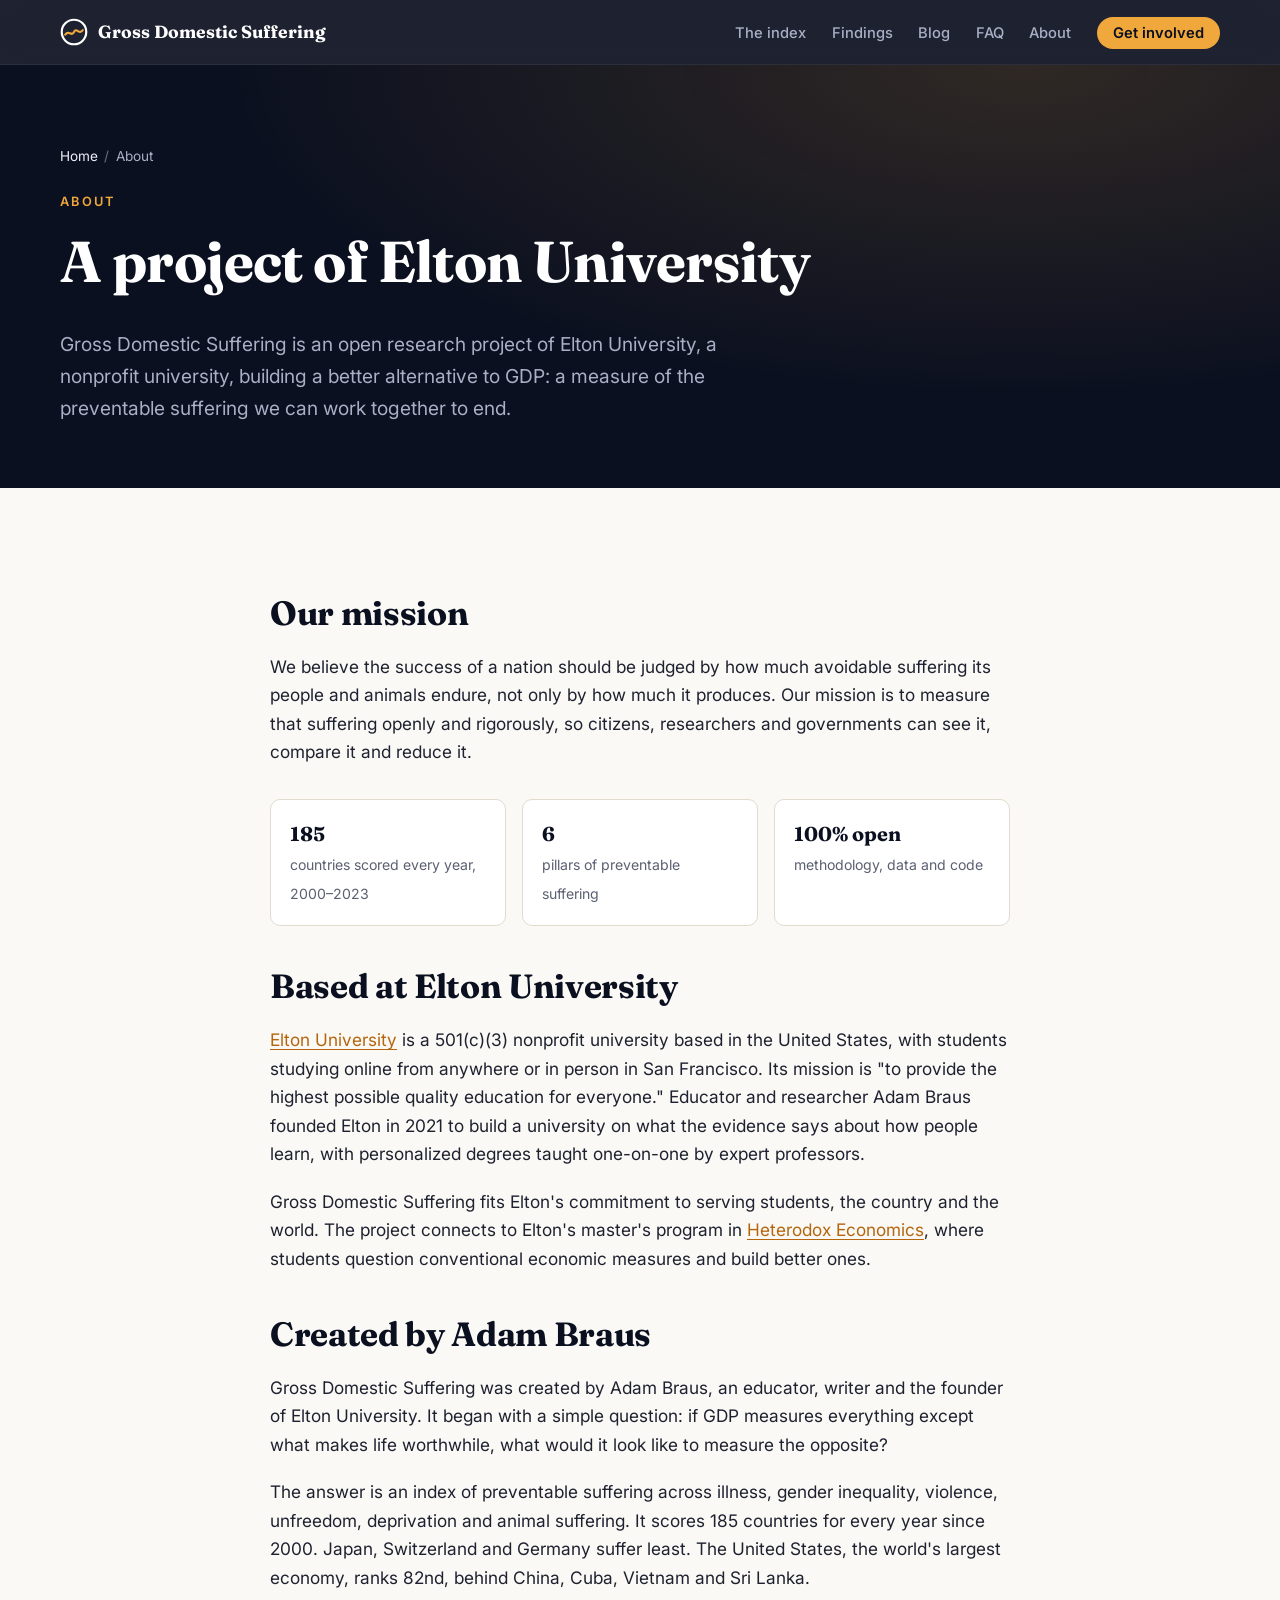
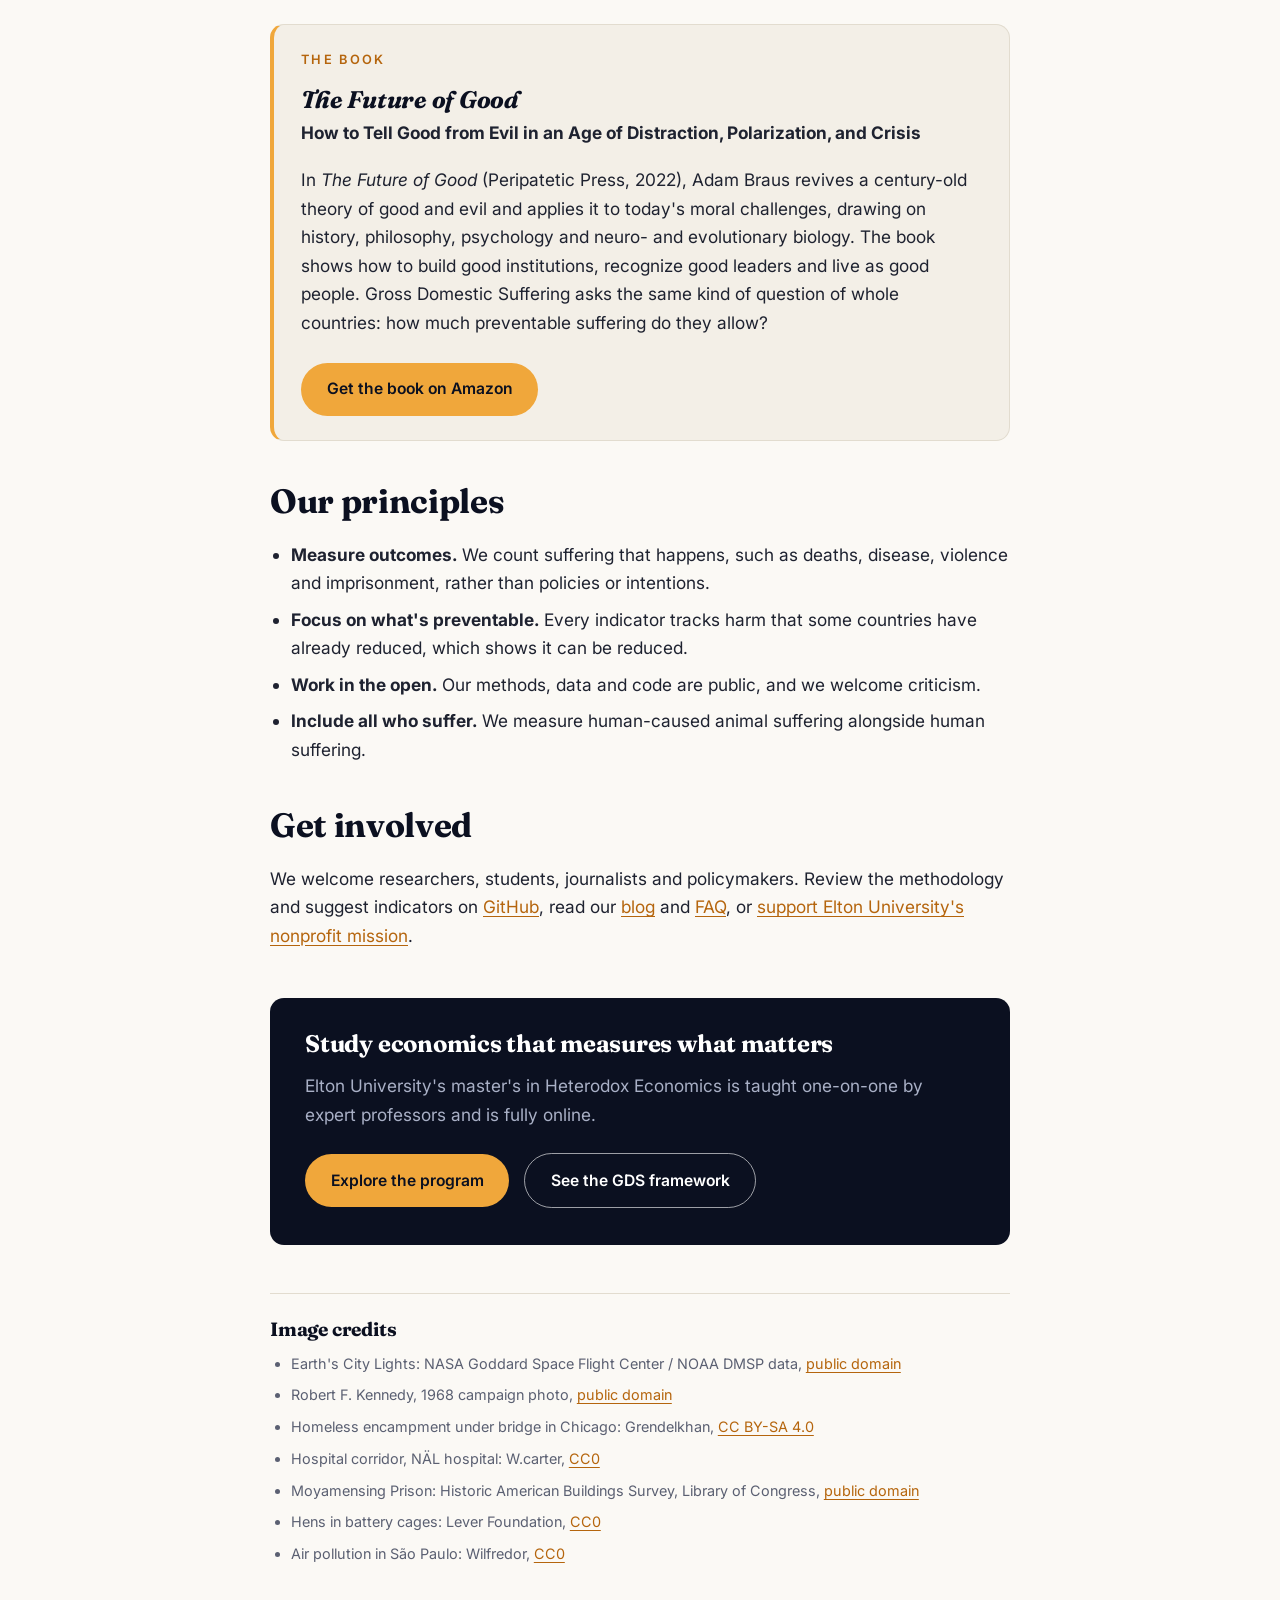
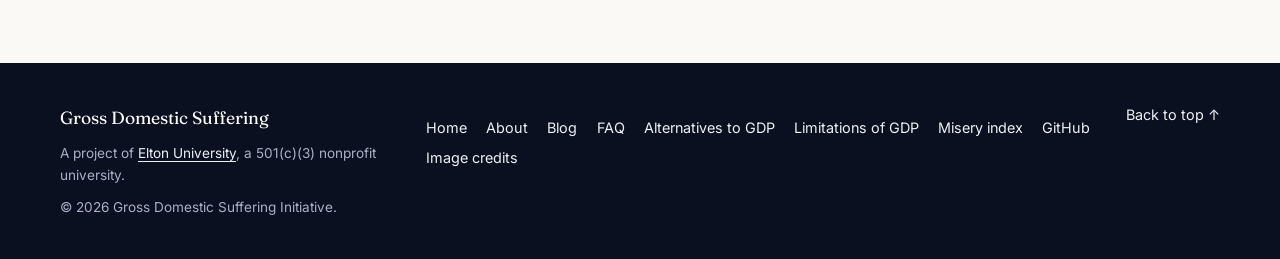
==== about/index.html @ 997e2b4d "Redesign site, add GDS index pipeline, blog, FAQ and about pages - Redesigned homepage with images, " ====
<!DOCTYPE html>
<html lang="en">
<head>
    <meta charset="UTF-8">
    <meta name="viewport" content="width=device-width, initial-scale=1">
    <title>About GDS: A Project of Elton University</title>
    <meta name="description" content="Gross Domestic Suffering, created by Adam Braus, author of The Future of Good, is an open project of Elton University measuring preventable suffering as an alternative to GDP.">
    <link rel="canonical" href="https://grossdomesticsuffering.org/about/">
    <meta name="robots" content="index, follow, max-image-preview:large">
    <meta name="theme-color" content="#0b1020">

    <meta property="og:type" content="website">
    <meta property="og:site_name" content="Gross Domestic Suffering">
    <meta property="og:title" content="About GDS: A Project of Elton University">
    <meta property="og:description" content="Gross Domestic Suffering, created by Adam Braus, author of The Future of Good, is an open project of Elton University measuring preventable suffering as an alternative to GDP.">
    <meta property="og:url" content="https://grossdomesticsuffering.org/about/">
    <meta property="og:image" content="https://grossdomesticsuffering.org/images/og-image.jpg">
    <meta property="og:image:width" content="1200">
    <meta property="og:image:height" content="630">
    <meta name="twitter:card" content="summary_large_image">
    <meta name="twitter:title" content="About GDS: A Project of Elton University">
    <meta name="twitter:description" content="Gross Domestic Suffering, created by Adam Braus, author of The Future of Good, is an open project of Elton University measuring preventable suffering as an alternative to GDP.">
    <meta name="twitter:image" content="https://grossdomesticsuffering.org/images/og-image.jpg">

    <link rel="icon" href="/favicon.svg" type="image/svg+xml">
    <link rel="preconnect" href="https://fonts.googleapis.com">
    <link rel="preconnect" href="https://fonts.gstatic.com" crossorigin>
    <link href="https://fonts.googleapis.com/css2?family=Fraunces:opsz,wght@9..144,500;9..144,700&family=Inter:wght@400;500;600;700&display=swap" rel="stylesheet">
    <link href="/styles.css" rel="stylesheet">

    <script type="application/ld+json">
    {
      "@context": "https://schema.org",
      "@graph": [
        {
          "@type": "Organization",
          "@id": "https://grossdomesticsuffering.org/#org",
          "name": "Gross Domestic Suffering Initiative",
          "alternateName": "GDS",
          "url": "https://grossdomesticsuffering.org/",
          "logo": "https://grossdomesticsuffering.org/favicon.svg",
          "parentOrganization": {
            "@type": "CollegeOrUniversity",
            "@id": "https://elton.university/#org",
            "name": "Elton University",
            "url": "https://elton.university",
            "nonprofitStatus": "Nonprofit501c3"
          },
          "sameAs": [
            "https://github.com/ajbraus/gds"
          ]
        },
        {
          "@type": "AboutPage",
          "@id": "https://grossdomesticsuffering.org/about/#page",
          "url": "https://grossdomesticsuffering.org/about/",
          "name": "About Gross Domestic Suffering",
          "about": {
            "@id": "https://grossdomesticsuffering.org/#org"
          }
        },
        {
          "@type": "Person",
          "@id": "https://grossdomesticsuffering.org/about/#adam-braus",
          "name": "Adam Braus",
          "jobTitle": "Founder",
          "worksFor": {
            "@type": "CollegeOrUniversity",
            "name": "Elton University",
            "url": "https://elton.university"
          }
        },
        {
          "@type": "Book",
          "name": "The Future of Good: How to Tell Good from Evil in an Age of Distraction, Polarization, and Crisis",
          "author": {
            "@id": "https://grossdomesticsuffering.org/about/#adam-braus"
          },
          "publisher": {
            "@type": "Organization",
            "name": "Peripatetic Press"
          },
          "datePublished": "2022",
          "isbn": "9798986640549",
          "url": "https://www.amazon.com/dp/B0B7KF4VPS"
        },
        {
          "@type": "BreadcrumbList",
          "itemListElement": [
            {
              "@type": "ListItem",
              "position": 1,
              "name": "Home",
              "item": "https://grossdomesticsuffering.org/"
            },
            {
              "@type": "ListItem",
              "position": 2,
              "name": "About",
              "item": "https://grossdomesticsuffering.org/about/"
            }
          ]
        }
      ]
    }
    </script>
</head>
<body>
    <a class="skip-link" href="#main">Skip to content</a>

    <header class="site-header" id="top">
        <nav class="nav container" aria-label="Main">
            <a class="brand" href="/" aria-label="Gross Domestic Suffering home">
                <svg class="brand-mark" viewBox="0 0 32 32" aria-hidden="true"><circle cx="16" cy="16" r="14" fill="none" stroke="currentColor" stroke-width="2.5"/><path d="M6 19c4-6 7 3 10-3s6 4 10-2" fill="none" stroke="#f0a73b" stroke-width="2.5" stroke-linecap="round"/></svg>
                <span>Gross Domestic Suffering</span>
            </a>
            <button class="nav-toggle" aria-expanded="false" aria-controls="nav-links" aria-label="Open menu">
                <span></span><span></span><span></span>
            </button>
            <ul class="nav-links" id="nav-links">
                <li><a href="/#framework">The index</a></li>
                <li><a href="/#prototype">Findings</a></li>
                <li><a href="/blog/">Blog</a></li>
                <li><a href="/faq/">FAQ</a></li>
                <li><a href="/about/" aria-current="page">About</a></li>
                <li><a class="nav-cta" href="/#join">Get involved</a></li>
            </ul>
        </nav>
    </header>

    <main id="main">
        <section class="page-hero">
            <div class="container">
                <nav class="breadcrumbs" aria-label="Breadcrumb"><ol><li><a href="/">Home</a></li><li aria-current="page">About</li></ol></nav>
                <p class="eyebrow">About</p>
                <h1>A project of Elton University</h1>
                <p class="page-lead">Gross Domestic Suffering is an open research project of Elton University, a nonprofit university, building a better alternative to GDP: a measure of the preventable suffering we can work together to end.</p>
            </div>
        </section>
        <div class="prose">
            <h2>Our mission</h2>
            <p>We believe the success of a nation should be judged by how much avoidable suffering its people and animals endure, not only by how much it produces. Our mission is to measure that suffering openly and rigorously, so citizens, researchers and governments can see it, compare it and reduce it.</p>
            <div class="facts">
                <div><strong>185</strong><span>countries scored every year, 2000–2023</span></div>
                <div><strong>6</strong><span>pillars of preventable suffering</span></div>
                <div><strong>100% open</strong><span>methodology, data and code</span></div>
            </div>

            <h2>Based at Elton University</h2>
            <p><a href="https://elton.university" target="_blank" rel="noopener">Elton University</a> is a 501(c)(3) nonprofit university based in the United States, with students studying online from anywhere or in person in San Francisco. Its mission is "to provide the highest possible quality education for everyone." Educator and researcher Adam Braus founded Elton in 2021 to build a university on what the evidence says about how people learn, with personalized degrees taught one-on-one by expert professors.</p>
            <p>Gross Domestic Suffering fits Elton's commitment to serving students, the country and the world. The project connects to Elton's master's program in <a href="https://elton.university/economics" target="_blank" rel="noopener">Heterodox Economics</a>, where students question conventional economic measures and build better ones.</p>

            <h2>Created by Adam Braus</h2>
            <p>Gross Domestic Suffering was created by Adam Braus, an educator, writer and the founder of Elton University. It began with a simple question: if GDP measures everything except what makes life worthwhile, what would it look like to measure the opposite?</p>
            <p>The answer is an index of preventable suffering across illness, gender inequality, violence, unfreedom, deprivation and animal suffering. It scores 185 countries for every year since 2000. Japan, Switzerland and Germany suffer least. The United States, the world's largest economy, ranks 82nd, behind China, Cuba, Vietnam and Sri Lanka.</p>

            <aside class="callout book">
                <p class="eyebrow eyebrow-dark">The book</p>
                <h3><a href="https://www.amazon.com/dp/B0B7KF4VPS" target="_blank" rel="noopener"><em>The Future of Good</em></a></h3>
                <p><strong>How to Tell Good from Evil in an Age of Distraction, Polarization, and Crisis</strong></p>
                <p>In <em>The Future of Good</em> (Peripatetic Press, 2022), Adam Braus revives a century-old theory of good and evil and applies it to today's moral challenges, drawing on history, philosophy, psychology and neuro- and evolutionary biology. The book shows how to build good institutions, recognize good leaders and live as good people. Gross Domestic Suffering asks the same kind of question of whole countries: how much preventable suffering do they allow?</p>
                <a class="btn btn-primary" href="https://www.amazon.com/dp/B0B7KF4VPS" target="_blank" rel="noopener">Get the book on Amazon</a>
            </aside>

            <h2>Our principles</h2>
            <ul>
                <li><strong>Measure outcomes.</strong> We count suffering that happens, such as deaths, disease, violence and imprisonment, rather than policies or intentions.</li>
                <li><strong>Focus on what's preventable.</strong> Every indicator tracks harm that some countries have already reduced, which shows it can be reduced.</li>
                <li><strong>Work in the open.</strong> Our methods, data and code are public, and we welcome criticism.</li>
                <li><strong>Include all who suffer.</strong> We measure human-caused animal suffering alongside human suffering.</li>
            </ul>

            <h2>Get involved</h2>
            <p>We welcome researchers, students, journalists and policymakers. Review the methodology and suggest indicators on <a href="https://github.com/ajbraus/gds" target="_blank" rel="noopener">GitHub</a>, read our <a href="/blog/">blog</a> and <a href="/faq/">FAQ</a>, or <a href="https://elton.university/donate" target="_blank" rel="noopener">support Elton University's nonprofit mission</a>.</p>

            <aside class="post-cta">
                <h2>Study economics that measures what matters</h2>
                <p>Elton University's master's in Heterodox Economics is taught one-on-one by expert professors and is fully online.</p>
                <a class="btn btn-primary" href="https://elton.university/economics" target="_blank" rel="noopener">Explore the program</a>
                <a class="btn btn-ghost" href="/#framework">See the GDS framework</a>
            </aside>

            <section class="sources" id="credits" aria-labelledby="credits-title">
                <h2 id="credits-title">Image credits</h2>
                <ul class="credits-list">
                    <li>Earth's City Lights: NASA Goddard Space Flight Center / NOAA DMSP data, <a href="https://commons.wikimedia.org/wiki/File:Earth%27s_City_Lights_by_DMSP,_1994-1995_(large).jpg" target="_blank" rel="noopener">public domain</a></li>
                    <li>Robert F. Kennedy, 1968 campaign photo, <a href="https://commons.wikimedia.org/wiki/File:1968_ROBERT_F._KENNEDY_glossy_photo_handout_(cropped).jpg" target="_blank" rel="noopener">public domain</a></li>
                    <li>Homeless encampment under bridge in Chicago: Grendelkhan, <a href="https://commons.wikimedia.org/wiki/File:Homeless_encampment_under_bridge_in_Chicago.jpg" target="_blank" rel="noopener">CC BY-SA 4.0</a></li>
                    <li>Hospital corridor, NÄL hospital: W.carter, <a href="https://commons.wikimedia.org/wiki/File:Corridor_on_the_second_level_-_N%C3%84L_hospital_1.jpg" target="_blank" rel="noopener">CC0</a></li>
                    <li>Moyamensing Prison: Historic American Buildings Survey, Library of Congress, <a href="https://commons.wikimedia.org/wiki/File:Philadelphia_County_Prison_(Moyamensing_Prison)_Philadelphia_PA_(7)_139920pu.jpg" target="_blank" rel="noopener">public domain</a></li>
                    <li>Hens in battery cages: Lever Foundation, <a href="https://commons.wikimedia.org/wiki/File:Subway_egg_supplier_investigation_-_birds_crammed_in_cages.jpg" target="_blank" rel="noopener">CC0</a></li>
                    <li>Air pollution in São Paulo: Wilfredor, <a href="https://commons.wikimedia.org/wiki/File:Panoramic_view_of_air_pollution_in_S%C3%A3o_Paulo_city,_Brazil.jpg" target="_blank" rel="noopener">CC0</a></li>
                </ul>
            </section>
        </div>
    </main>

    <footer class="site-footer">
        <div class="container footer-inner">
            <div>
                <p class="footer-brand">Gross Domestic Suffering</p>
                <p class="footer-note">A project of <a href="https://elton.university" target="_blank" rel="noopener">Elton University</a>, a 501(c)(3) nonprofit university.</p>
                <p class="footer-note">&copy; 2026 Gross Domestic Suffering Initiative.</p>
            </div>
            <ul class="footer-links" aria-label="Footer">
                <li><a href="/">Home</a></li>
                <li><a href="/about/">About</a></li>
                <li><a href="/blog/">Blog</a></li>
                <li><a href="/faq/">FAQ</a></li>
                <li><a href="/blog/alternative-to-gdp/">Alternatives to GDP</a></li>
                <li><a href="/blog/limitations-of-gdp/">Limitations of GDP</a></li>
                <li><a href="/blog/misery-index/">Misery index</a></li>
                <li><a href="https://github.com/ajbraus/gds" target="_blank" rel="noopener">GitHub</a></li>
                <li><a href="/about/#credits">Image credits</a></li>
            </ul>
            <a class="to-top" href="#top">Back to top ↑</a>
        </div>
    </footer>

    <script>
        const toggle = document.querySelector('.nav-toggle');
        const links = document.getElementById('nav-links');
        toggle.addEventListener('click', () => {
            const open = toggle.getAttribute('aria-expanded') === 'true';
            toggle.setAttribute('aria-expanded', String(!open));
            links.classList.toggle('open', !open);
        });
        links.addEventListener('click', e => {
            if (e.target.tagName === 'A') {
                toggle.setAttribute('aria-expanded', 'false');
                links.classList.remove('open');
            }
        });
    </script>
</body>
</html>
---- styles.css ----
/* Gross Domestic Suffering — site styles */

:root {
    --ink: #0b1020;
    --ink-2: #151c33;
    --ink-3: #22304f;
    --paper: #fbf9f5;
    --tint: #f3efe7;
    --line: #e2dccf;
    --text: #1e2230;
    --muted: #5b6072;
    --accent: #f0a73b;
    --accent-deep: #b5650d;
    --on-dark: #eef0f7;
    --on-dark-muted: #a9b0c6;
    --radius: 14px;
    --shadow: 0 1px 2px rgba(11, 16, 32, .06), 0 8px 24px rgba(11, 16, 32, .06);
    --serif: "Fraunces", Georgia, "Times New Roman", serif;
    --sans: "Inter", system-ui, -apple-system, "Segoe UI", Roboto, sans-serif;
}

*, *::before, *::after { box-sizing: border-box; }

html { scroll-behavior: smooth; scroll-padding-top: 72px; }

body {
    margin: 0;
    font-family: var(--sans);
    font-size: 17px;
    line-height: 1.65;
    color: var(--text);
    background: var(--paper);
    -webkit-font-smoothing: antialiased;
}

img { max-width: 100%; height: auto; display: block; }

a { color: var(--accent-deep); text-underline-offset: 3px; }
a:hover { color: var(--ink); }

h1, h2, h3 {
    font-family: var(--serif);
    font-weight: 700;
    line-height: 1.15;
    letter-spacing: -0.01em;
    color: var(--ink);
    margin: 0 0 .6em;
}

h2 { font-size: clamp(1.9rem, 3.6vw, 2.75rem); }
h3 { font-size: 1.3rem; }
p { margin: 0 0 1.1em; }

.container { width: min(1160px, 100% - 32px); margin-inline: auto; }
.narrow { width: min(820px, 100% - 32px); }
.center { text-align: center; }

.skip-link {
    position: absolute; left: -999px; top: 8px; z-index: 100;
    background: var(--accent); color: var(--ink); padding: 8px 14px; border-radius: 8px;
}
.skip-link:focus { left: 8px; }

:focus-visible { outline: 3px solid var(--accent); outline-offset: 3px; border-radius: 4px; }

.eyebrow {
    font-family: var(--sans);
    font-size: .8rem;
    font-weight: 600;
    letter-spacing: .18em;
    text-transform: uppercase;
    color: var(--accent);
    margin-bottom: 1rem;
}
.eyebrow-dark { color: var(--accent-deep); }

.lead { font-size: 1.2rem; color: var(--text); }

/* Buttons */
.btn {
    display: inline-block;
    padding: .85rem 1.6rem;
    border-radius: 999px;
    font-weight: 600;
    font-size: .98rem;
    text-decoration: none;
    transition: transform .2s ease, background-color .2s ease, color .2s ease;
}
.btn:hover { transform: translateY(-2px); }
.btn-primary { background: var(--accent); color: var(--ink); }
.btn-primary:hover { background: #f7bb5f; color: var(--ink); }
.btn-ghost { border: 1.5px solid rgba(255, 255, 255, .6); color: #fff; }
.btn-ghost:hover { background: rgba(255, 255, 255, .1); color: #fff; }

/* Header / nav */
.site-header {
    position: sticky; top: 0; z-index: 50;
    background: rgba(11, 16, 32, .92);
    backdrop-filter: saturate(140%) blur(10px);
    border-bottom: 1px solid rgba(255, 255, 255, .06);
}
.nav { display: flex; align-items: center; justify-content: space-between; height: 64px; }
.brand {
    display: flex; align-items: center; gap: .6rem;
    color: #fff; text-decoration: none;
    font-family: var(--serif); font-weight: 700; font-size: 1.1rem;
}
.brand:hover { color: #fff; }
.brand-mark { width: 28px; height: 28px; color: #fff; }
.nav-links { display: flex; gap: 1.6rem; list-style: none; margin: 0; padding: 0; align-items: center; }
.nav-links a { color: var(--on-dark-muted); text-decoration: none; font-size: .92rem; font-weight: 500; }
.nav-links a:hover { color: #fff; }
.nav-links .nav-cta {
    color: var(--ink); background: var(--accent);
    padding: .45rem 1rem; border-radius: 999px; font-weight: 600;
}
.nav-links .nav-cta:hover { color: var(--ink); background: #f7bb5f; }
.nav-toggle { display: none; background: none; border: 0; padding: 8px; cursor: pointer; }
.nav-toggle span { display: block; width: 22px; height: 2px; background: #fff; margin: 5px 0; border-radius: 2px; transition: transform .2s; }
.nav-toggle[aria-expanded="true"] span:nth-child(1) { transform: translateY(7px) rotate(45deg); }
.nav-toggle[aria-expanded="true"] span:nth-child(2) { opacity: 0; }
.nav-toggle[aria-expanded="true"] span:nth-child(3) { transform: translateY(-7px) rotate(-45deg); }

/* Hero */
.hero {
    position: relative;
    min-height: min(88vh, 820px);
    display: flex; align-items: center;
    color: #fff;
    background: var(--ink);
    overflow: hidden;
    isolation: isolate;
}
.hero-bg {
    position: absolute; inset: 0; z-index: -1;
    background:
        linear-gradient(180deg, rgba(11, 16, 32, .55) 0%, rgba(11, 16, 32, .35) 45%, rgba(11, 16, 32, .95) 100%),
        url("images/hero-earth-night.webp") center 40% / cover no-repeat;
}
.hero-inner { padding: 7rem 0 5rem; max-width: 860px; }
.hero h1 {
    color: #fff;
    font-size: clamp(2.8rem, 7.5vw, 5.6rem);
    line-height: 1;
    margin-bottom: 1.5rem;
}
.hero-lead { font-size: clamp(1.1rem, 2vw, 1.35rem); color: var(--on-dark); max-width: 680px; margin-bottom: 2.2rem; }
.hero-actions { display: flex; flex-wrap: wrap; gap: 1rem; }
.hero-status { margin-top: 2.5rem; font-size: .88rem; color: var(--on-dark-muted); display: flex; align-items: center; gap: .6rem; }
.dot { width: 8px; height: 8px; border-radius: 50%; background: var(--accent); box-shadow: 0 0 0 4px rgba(240, 167, 59, .2); }

/* Featured quote */
.feature-quote { background: var(--ink-2); color: var(--on-dark); padding: 4.5rem 0; }
.feature-quote-inner { display: grid; grid-template-columns: 220px 1fr; gap: 3rem; align-items: center; }
.rfk { margin: 0; }
.rfk img { border-radius: var(--radius); filter: grayscale(1) contrast(1.05); box-shadow: 0 10px 30px rgba(0, 0, 0, .4); }
.feature-quote blockquote { margin: 0; }
.feature-quote blockquote p {
    font-family: var(--serif); font-weight: 500;
    font-size: clamp(1.6rem, 3.4vw, 2.6rem); line-height: 1.25; color: #fff;
}
.feature-quote footer { display: flex; flex-direction: column; gap: .2rem; font-size: .95rem; color: var(--on-dark-muted); }
.feature-quote cite { font-style: normal; font-weight: 600; color: var(--accent); }
.feature-quote a, .section-dark a { color: var(--accent); }

/* Sections */
.section { padding: 6rem 0; }
.section-tint { background: var(--tint); }
.section-dark { background: var(--ink); color: var(--on-dark); }
.section-dark h2, .section-dark h3 { color: #fff; }
.section-title { text-align: center; max-width: 820px; margin-inline: auto; }
.section-lead { text-align: center; max-width: 720px; margin: 0 auto 3.5rem; color: var(--muted); font-size: 1.1rem; }
.section-dark .section-lead { color: var(--on-dark-muted); }

.split { display: grid; grid-template-columns: 1.1fr .9fr; gap: 4rem; align-items: center; }
.split-reverse { grid-template-columns: .8fr 1.2fr; }

.checks { list-style: none; padding: 0; margin: 1.6rem 0 0; display: grid; gap: .7rem; }
.checks li { position: relative; padding-left: 2rem; font-weight: 500; }
.checks li::before {
    content: ""; position: absolute; left: 0; top: .35em;
    width: 1.1rem; height: 1.1rem; border-radius: 50%;
    background: var(--accent) url("data:image/svg+xml,%3Csvg xmlns='http://www.w3.org/2000/svg' viewBox='0 0 16 16'%3E%3Cpath d='M4 8.5l2.5 2.5L12 5.5' fill='none' stroke='%230b1020' stroke-width='2' stroke-linecap='round' stroke-linejoin='round'/%3E%3C/svg%3E") center / 80% no-repeat;
}

.photo { margin: 0; }
.photo img { border-radius: var(--radius); box-shadow: var(--shadow); width: 100%; aspect-ratio: 4 / 5; object-fit: cover; }
.photo figcaption { font-size: .85rem; color: var(--muted); margin-top: .7rem; }

/* Quotes */
.quote-grid { display: grid; grid-template-columns: repeat(2, 1fr); gap: 1.5rem; margin-top: 3rem; }
.quote-card {
    margin: 0; background: #fff; border: 1px solid var(--line);
    border-radius: var(--radius); padding: 2.2rem; box-shadow: var(--shadow);
    display: flex; flex-direction: column; justify-content: space-between;
    border-top: 4px solid var(--accent);
}
.quote-card blockquote { margin: 0 0 1.5rem; }
.quote-card blockquote p { font-family: var(--serif); font-size: 1.35rem; line-height: 1.4; color: var(--ink); font-weight: 500; }
.quote-card figcaption { font-size: .92rem; color: var(--muted); display: flex; flex-direction: column; gap: .25rem; }
.quote-card figcaption strong { color: var(--ink); }

/* Framework */
.domains { display: grid; grid-template-columns: repeat(auto-fill, minmax(300px, 1fr)); gap: 1.5rem; }
.domain {
    background: #fff; border: 1px solid var(--line); border-radius: var(--radius);
    overflow: hidden; box-shadow: var(--shadow);
    transition: transform .25s ease, box-shadow .25s ease;
}
.domain:hover { transform: translateY(-4px); box-shadow: 0 2px 4px rgba(11, 16, 32, .06), 0 16px 36px rgba(11, 16, 32, .1); }
.domain-img { width: 100%; aspect-ratio: 16 / 9; object-fit: cover; }
.domain-art { overflow: hidden; }
.domain-art svg { width: 100%; height: 100%; display: block; }
.domain-body { padding: 1.5rem 1.6rem 1.7rem; }
.indicators { list-style: none; margin: 0; padding: 0; display: grid; gap: .9rem; }
.indicators li { font-weight: 600; color: var(--ink); display: flex; flex-direction: column; line-height: 1.35; }
.indicators a { color: var(--ink); text-decoration-color: var(--accent); text-decoration-thickness: 2px; }
.indicators a:hover { color: var(--accent-deep); }
.indicators span { font-weight: 400; font-size: .9rem; color: var(--muted); margin-top: .15rem; }

.consider {
    margin-top: 3rem; border-radius: var(--radius); overflow: hidden;
    background: var(--tint); border: 1px solid var(--line);
}
.consider-img { width: 100%; height: 220px; object-fit: cover; object-position: center 60%; }
.consider-body { padding: 2rem 2.2rem 2.2rem; }
.consider-list { columns: 2; column-gap: 2.5rem; margin: 0; padding-left: 1.1rem; }
.consider-list li { break-inside: avoid; margin-bottom: .7rem; color: var(--muted); }
.consider-list a { font-weight: 600; }

/* Prototype stats */
.stats { display: grid; grid-template-columns: repeat(3, 1fr); gap: 1.5rem; }
.stat {
    background: var(--ink-2); border: 1px solid rgba(255, 255, 255, .08);
    border-radius: var(--radius); padding: 2rem;
    display: flex; flex-direction: column; gap: .6rem;
}
.stat-num { font-family: var(--serif); font-size: 3.4rem; line-height: 1; color: var(--accent); font-weight: 700; }
.stat-num small { font-size: .45em; margin-left: .1em; }
.stat-label { color: var(--on-dark-muted); font-size: .98rem; }
.insights { display: grid; grid-template-columns: repeat(2, 1fr); gap: 1.5rem; margin-top: 1.5rem; }
.insight { border-left: 3px solid var(--accent); padding: .4rem 0 .4rem 1.4rem; }
.insight p { color: var(--on-dark-muted); margin: 0; }

/* Compare table */
.table-wrap { overflow-x: auto; border-radius: var(--radius); border: 1px solid var(--line); box-shadow: var(--shadow); background: #fff; }
.compare { width: 100%; border-collapse: collapse; min-width: 640px; font-size: .97rem; }
.compare th, .compare td { text-align: left; padding: 1rem 1.25rem; border-bottom: 1px solid var(--line); vertical-align: top; }
.compare thead th { background: var(--ink); color: #fff; font-size: .8rem; letter-spacing: .08em; text-transform: uppercase; font-weight: 600; }
.compare tbody th { font-weight: 600; color: var(--ink); width: 28%; }
.compare tbody tr:last-child th, .compare tbody tr:last-child td { border-bottom: 0; }
.compare td { color: var(--muted); }
.compare .highlight { background: #fff6e6; }
.compare .highlight th, .compare .highlight td { color: var(--ink); font-weight: 600; }

/* About */
.pull {
    background: var(--ink); color: #fff; border-radius: var(--radius);
    padding: 3rem 2.5rem; box-shadow: var(--shadow);
}
.pull-mark { width: 44px; height: 44px; color: var(--accent); margin-bottom: 1rem; }
.pull p { font-family: var(--serif); font-size: 1.75rem; line-height: 1.3; margin: 0; }
.pillars { display: grid; grid-template-columns: repeat(3, 1fr); gap: 1rem; margin-top: 2rem; }
.pillars div { background: #fff; border: 1px solid var(--line); border-radius: 10px; padding: 1rem 1.1rem; display: flex; flex-direction: column; }
.pillars strong { font-family: var(--serif); font-size: 1.15rem; color: var(--ink); }
.pillars span { font-size: .88rem; color: var(--muted); }

/* FAQ */
.faq { margin-top: 2.5rem; border-top: 1px solid var(--line); }
.faq details { border-bottom: 1px solid var(--line); padding: 1.2rem 0; }
.faq summary {
    cursor: pointer; list-style: none; font-weight: 600; font-size: 1.08rem; color: var(--ink);
    display: flex; justify-content: space-between; gap: 1rem;
}
.faq summary::-webkit-details-marker { display: none; }
.faq summary::after { content: "+"; font-size: 1.4rem; line-height: 1; color: var(--accent-deep); transition: transform .2s; }
.faq details[open] summary::after { transform: rotate(45deg); }
.faq details p { margin: .9rem 0 0; color: var(--muted); }

/* CTA */
.cta {
    padding: 6rem 0;
    background:
        radial-gradient(ellipse at top, rgba(240, 167, 59, .18), transparent 60%),
        var(--ink-2);
    color: var(--on-dark);
}
.cta h2 { color: #fff; }
.cta .lead { color: var(--on-dark-muted); margin-bottom: 2.5rem; }
.cta-grid { display: grid; grid-template-columns: repeat(3, 1fr); gap: 1rem; text-align: left; }
.cta-item {
    display: flex; flex-direction: column; gap: .3rem;
    padding: 1.4rem; border-radius: var(--radius);
    background: rgba(255, 255, 255, .04); border: 1px solid rgba(255, 255, 255, .1);
    text-decoration: none; color: var(--on-dark-muted);
    transition: background-color .2s, border-color .2s, transform .2s;
}
.cta-item strong { color: #fff; }
.cta-item span { font-size: .9rem; }
.cta-item:hover { background: rgba(240, 167, 59, .1); border-color: var(--accent); color: var(--on-dark); transform: translateY(-2px); }

/* Footer */
.site-footer { background: var(--ink); color: var(--on-dark-muted); padding: 2.5rem 0; font-size: .9rem; }
.footer-inner { display: grid; grid-template-columns: 1fr 2fr auto; gap: 2rem; align-items: start; }
.footer-brand { font-family: var(--serif); color: #fff; font-size: 1.1rem; margin-bottom: .3rem; }
.site-footer p { margin: 0; }
.site-footer a { color: var(--on-dark); }
.credits summary { cursor: pointer; color: var(--on-dark); }
.credits ul { margin: .8rem 0 0; padding-left: 1.1rem; font-size: .82rem; }
.credits li { margin-bottom: .3rem; }
.to-top { text-decoration: none; }

/* Responsive */
@media (max-width: 900px) {
    .nav-toggle { display: block; }
    .nav-links {
        position: absolute; top: 64px; left: 0; right: 0;
        flex-direction: column; align-items: stretch; gap: 0;
        background: var(--ink); padding: .5rem 16px 1.2rem;
        border-bottom: 1px solid rgba(255, 255, 255, .08);
        display: none;
    }
    .nav-links.open { display: flex; }
    .nav-links a { display: block; padding: .8rem 0; font-size: 1rem; }
    .nav-links .nav-cta { text-align: center; margin-top: .5rem; }

    .split, .split-reverse { grid-template-columns: 1fr; gap: 2.5rem; }
    .photo img { aspect-ratio: 4 / 3; }
    .feature-quote-inner { grid-template-columns: 120px 1fr; gap: 1.5rem; }
    .stats, .cta-grid { grid-template-columns: 1fr; }
    .footer-inner { grid-template-columns: 1fr; }
}

@media (max-width: 640px) {
    body { font-size: 16px; }
    .section, .cta { padding: 4rem 0; }
    .hero-inner { padding: 5rem 0 3.5rem; }
    .hero-actions .btn { width: 100%; text-align: center; }
    .feature-quote-inner { grid-template-columns: 1fr; }
    .rfk img { width: 120px; }
    .quote-grid, .insights, .pillars { grid-template-columns: 1fr; }
    .consider-list { columns: 1; }
    .consider-body { padding: 1.5rem; }
    .pull { padding: 2rem 1.6rem; }
    .pull p { font-size: 1.4rem; }
}

@media (prefers-reduced-motion: reduce) {
    html { scroll-behavior: auto; }
    *, *::before, *::after { transition: none !important; }
}

/* ---------- Inner pages ---------- */
.page-hero {
    background:
        radial-gradient(ellipse at 80% 0%, rgba(240, 167, 59, .16), transparent 55%),
        var(--ink);
    color: var(--on-dark);
    padding: 5rem 0 4rem;
}
.page-hero h1 { color: #fff; font-size: clamp(2.2rem, 5vw, 3.6rem); max-width: 900px; }
.page-hero .page-lead { font-size: 1.2rem; color: var(--on-dark-muted); max-width: 720px; margin: 0; }
.page-hero .meta { margin-top: 1.5rem; font-size: .9rem; color: var(--on-dark-muted); }

.breadcrumbs { font-size: .85rem; margin-bottom: 1.5rem; color: var(--on-dark-muted); }
.breadcrumbs ol { list-style: none; display: flex; flex-wrap: wrap; gap: .4rem; margin: 0; padding: 0; }
.breadcrumbs li + li::before { content: "/"; margin-right: .4rem; opacity: .6; }
.breadcrumbs a { color: var(--on-dark); text-decoration: none; }
.breadcrumbs a:hover { color: var(--accent); }

/* Long-form prose */
.prose { width: min(740px, 100% - 32px); margin: 0 auto; padding: 4rem 0 5rem; font-size: 1.08rem; }
.prose h2 { font-size: clamp(1.6rem, 3vw, 2.1rem); margin-top: 2.6rem; }
.prose h3 { font-size: 1.3rem; margin-top: 2rem; }
.prose h4 { font-family: var(--sans); font-size: 1.05rem; margin: 1.6rem 0 .5rem; color: var(--ink); }
.prose ul, .prose ol { padding-left: 1.3rem; margin: 0 0 1.2em; }
.prose li { margin-bottom: .5rem; }
.prose blockquote {
    margin: 2rem 0; padding: .2rem 0 .2rem 1.5rem; border-left: 4px solid var(--accent);
    font-family: var(--serif); font-size: 1.3rem; line-height: 1.45; color: var(--ink);
}
.prose blockquote cite { display: block; font-family: var(--sans); font-style: normal; font-size: .9rem; color: var(--muted); margin-top: .6rem; }
.prose figure { margin: 2.2rem 0; }
.prose figure img { border-radius: var(--radius); box-shadow: var(--shadow); width: 100%; }
.prose figcaption { font-size: .85rem; color: var(--muted); margin-top: .6rem; }
.prose .table-wrap { margin: 1.8rem 0; }
.prose .compare { min-width: 560px; font-size: .92rem; }
.prose .callout {
    background: var(--tint); border: 1px solid var(--line); border-radius: var(--radius);
    padding: 1.5rem 1.7rem; margin: 2rem 0;
}
.prose .callout p:last-child { margin-bottom: 0; }
.prose .book { border-left: 4px solid var(--accent); }
.prose .book h3 { margin: .2rem 0 .3rem; font-size: 1.5rem; }
.prose .book h3 a { color: var(--ink); text-decoration: none; }
.prose .book .btn { margin-top: .4rem; }
.prose .tldr { background: #fff6e6; border-color: #f3d9a8; }
.prose .tldr > strong:first-child { display: block; font-size: .78rem; letter-spacing: .14em; text-transform: uppercase; color: var(--accent-deep); margin-bottom: .4rem; }
.sources { font-size: .9rem; color: var(--muted); border-top: 1px solid var(--line); margin-top: 3rem; padding-top: 1.5rem; }
.sources h2 { font-size: 1.2rem; margin-top: 0; }
.sources ol { padding-left: 1.2rem; }
.sources a { word-break: break-word; }

.post-cta {
    margin-top: 3rem; background: var(--ink); color: var(--on-dark); border-radius: var(--radius);
    padding: 2rem 2.2rem;
}
.post-cta h2 { color: #fff; margin-top: 0; font-size: 1.5rem; }
.post-cta p { color: var(--on-dark-muted); }
.post-cta .btn { margin: .3rem .6rem .3rem 0; }

/* Blog cards */
.post-grid { display: grid; grid-template-columns: repeat(auto-fill, minmax(300px, 1fr)); gap: 1.5rem; }
.post-card {
    display: flex; flex-direction: column; background: #fff; border: 1px solid var(--line);
    border-radius: var(--radius); overflow: hidden; box-shadow: var(--shadow);
    text-decoration: none; color: var(--text); transition: transform .25s ease, box-shadow .25s ease;
}
.post-card:hover { transform: translateY(-4px); color: var(--text); box-shadow: 0 2px 4px rgba(11, 16, 32, .06), 0 16px 36px rgba(11, 16, 32, .1); }
.post-card img { width: 100%; aspect-ratio: 16 / 9; object-fit: cover; }
.post-card-body { padding: 1.5rem 1.6rem 1.8rem; display: flex; flex-direction: column; gap: .6rem; flex: 1; }
.post-card .tag { font-size: .75rem; font-weight: 600; letter-spacing: .14em; text-transform: uppercase; color: var(--accent-deep); }
.post-card h2, .post-card h3 { font-size: 1.3rem; margin: 0; }
.post-card p { color: var(--muted); font-size: .95rem; margin: 0; }
.post-card .read { margin-top: auto; padding-top: .6rem; font-weight: 600; color: var(--accent-deep); font-size: .92rem; }
.section-more { text-align: center; margin-top: 2.5rem; }
.btn-outline { border: 1.5px solid var(--ink); color: var(--ink); }
.btn-outline:hover { background: var(--ink); color: #fff; }

/* FAQ page groups */
.faq-group { margin-bottom: 3rem; }
.faq-group h2 { font-size: 1.6rem; margin-bottom: 0; }
.faq-group .faq { margin-top: 1rem; }

/* About page */
.facts { display: grid; grid-template-columns: repeat(3, 1fr); gap: 1rem; margin: 2rem 0; }
.facts div { background: #fff; border: 1px solid var(--line); border-radius: 10px; padding: 1.1rem 1.2rem; }
.facts strong { display: block; font-family: var(--serif); font-size: 1.25rem; color: var(--ink); }
.facts span { font-size: .88rem; color: var(--muted); }
.credits-list { font-size: .9rem; color: var(--muted); }

/* Footer links */
.footer-links { list-style: none; margin: .8rem 0 0; padding: 0; display: flex; flex-wrap: wrap; gap: .4rem 1.2rem; }
.footer-links a { text-decoration: none; }
.footer-links a:hover { color: var(--accent); }
.footer-note { margin-top: .6rem !important; font-size: .85rem; }

@media (max-width: 640px) {
    .page-hero { padding: 3.5rem 0 3rem; }
    .prose { padding: 3rem 0 4rem; font-size: 1.02rem; }
    .facts { grid-template-columns: 1fr; }
    .post-cta { padding: 1.6rem; }
}
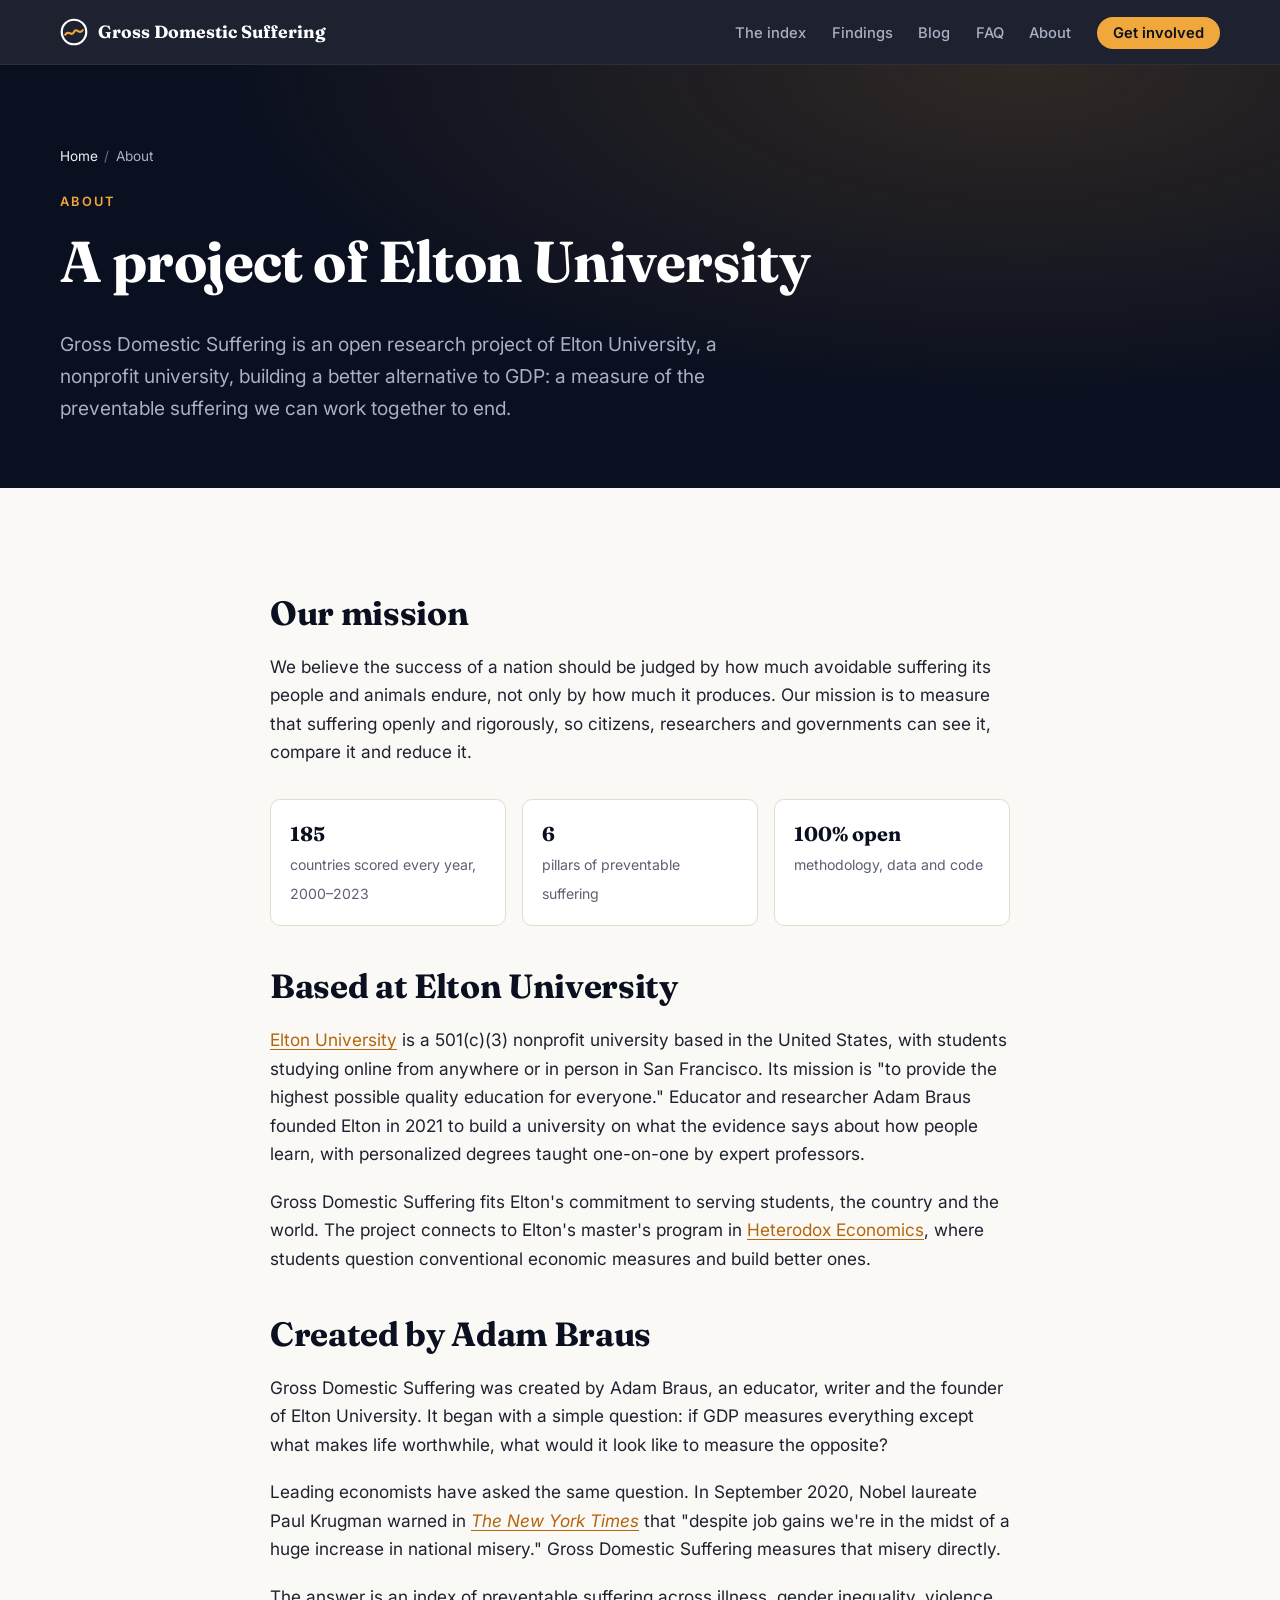
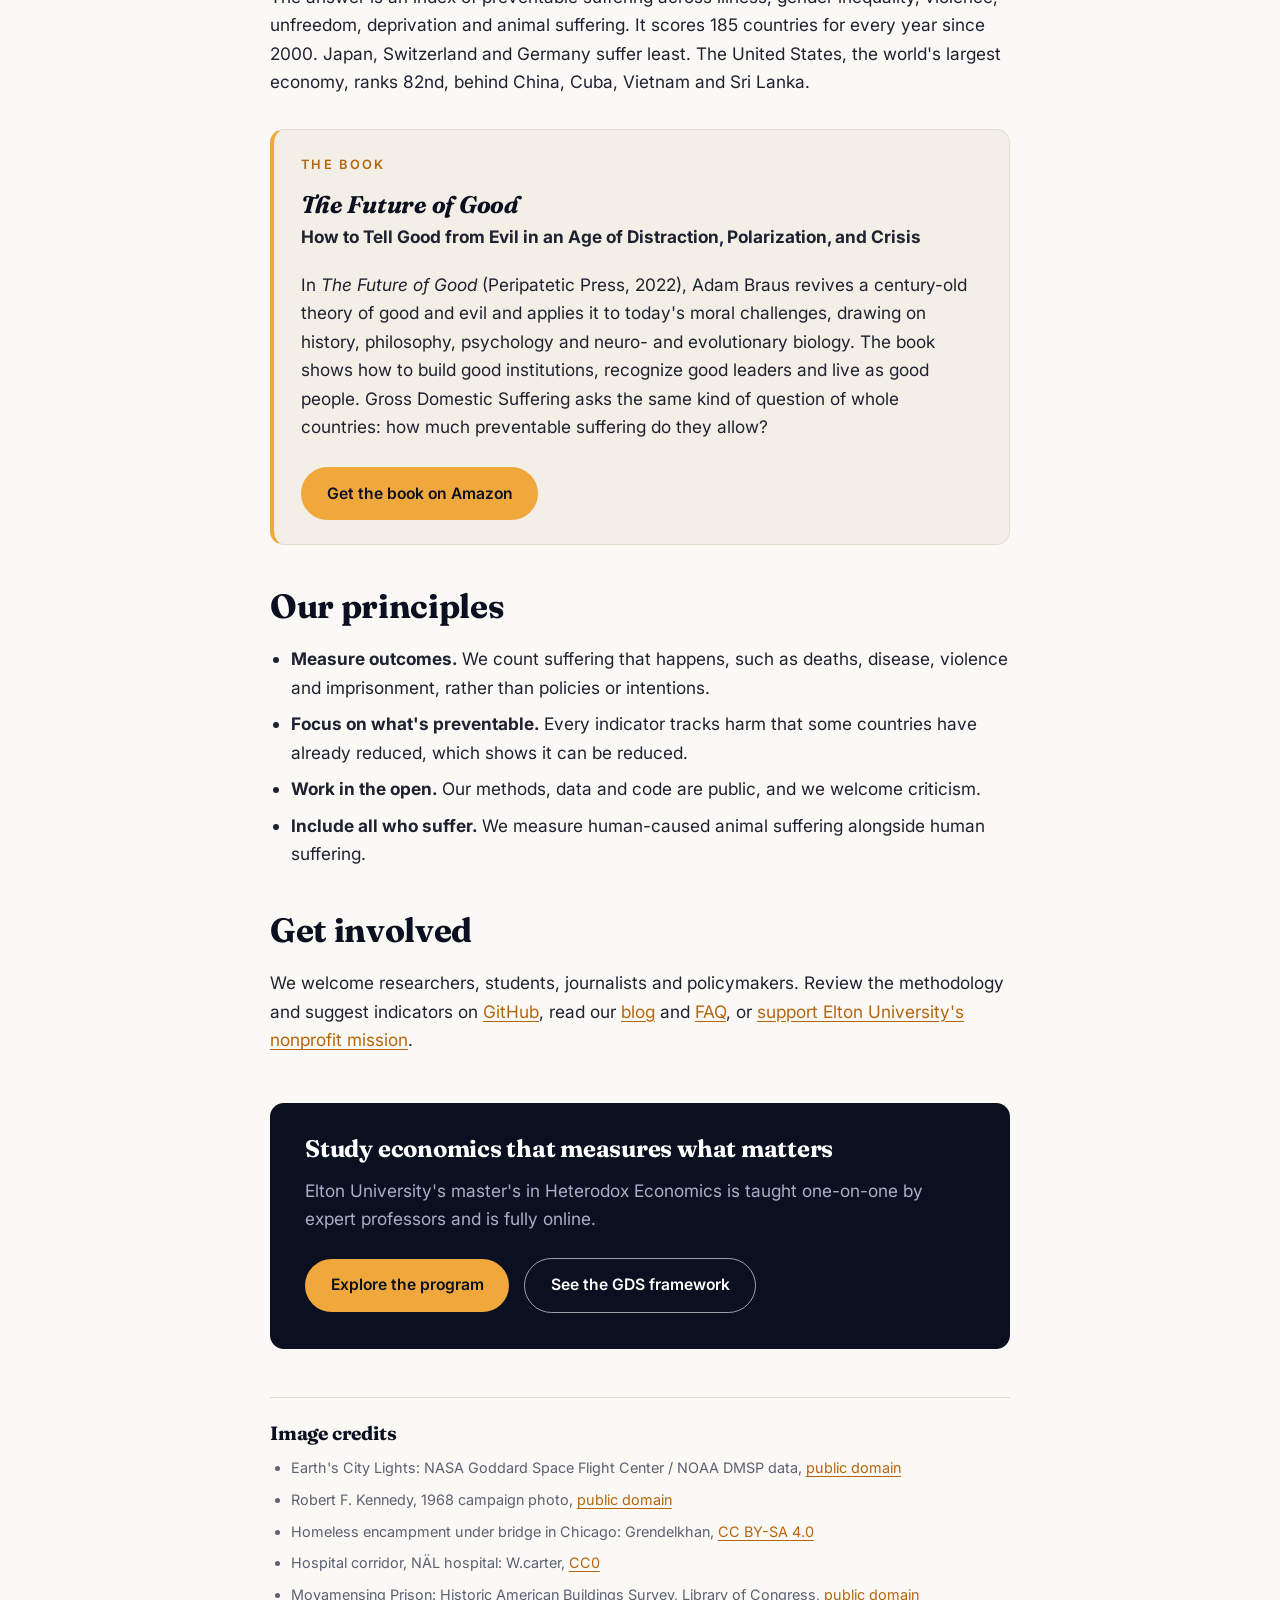
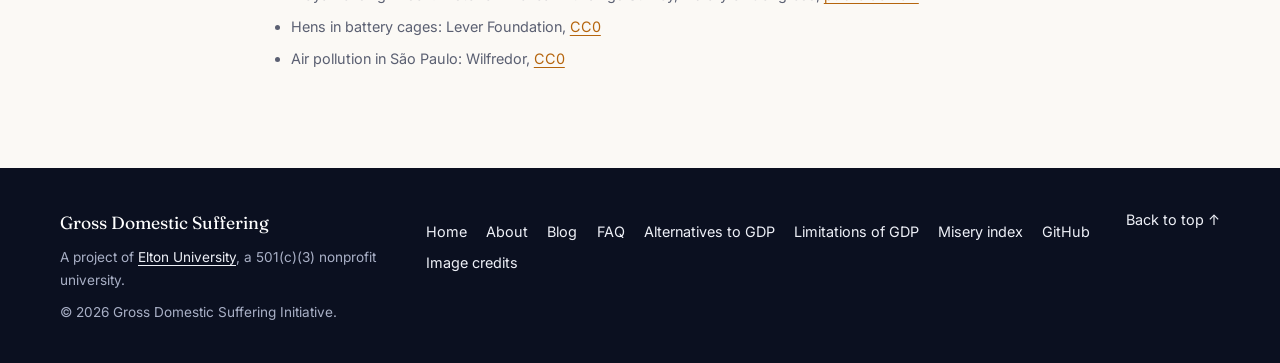
==== commit 7a99e063: "Cite Paul Krugman's 2020 NYT column on the about page and misery index post Co-Authored-By: Claude O" ====
--- a/about/index.html
+++ b/about/index.html
@@ -152,6 +152,7 @@
 
             <h2>Created by Adam Braus</h2>
             <p>Gross Domestic Suffering was created by Adam Braus, an educator, writer and the founder of Elton University. It began with a simple question: if GDP measures everything except what makes life worthwhile, what would it look like to measure the opposite?</p>
+            <p>Leading economists have asked the same question. In September 2020, Nobel laureate Paul Krugman warned in <a href="https://www.nytimes.com/2020/09/07/opinion/trump-economy-jobs.html" target="_blank" rel="noopener"><em>The New York Times</em></a> that "despite job gains we're in the midst of a huge increase in national misery." Gross Domestic Suffering measures that misery directly.</p>
             <p>The answer is an index of preventable suffering across illness, gender inequality, violence, unfreedom, deprivation and animal suffering. It scores 185 countries for every year since 2000. Japan, Switzerland and Germany suffer least. The United States, the world's largest economy, ranks 82nd, behind China, Cuba, Vietnam and Sri Lanka.</p>
 
             <aside class="callout book">
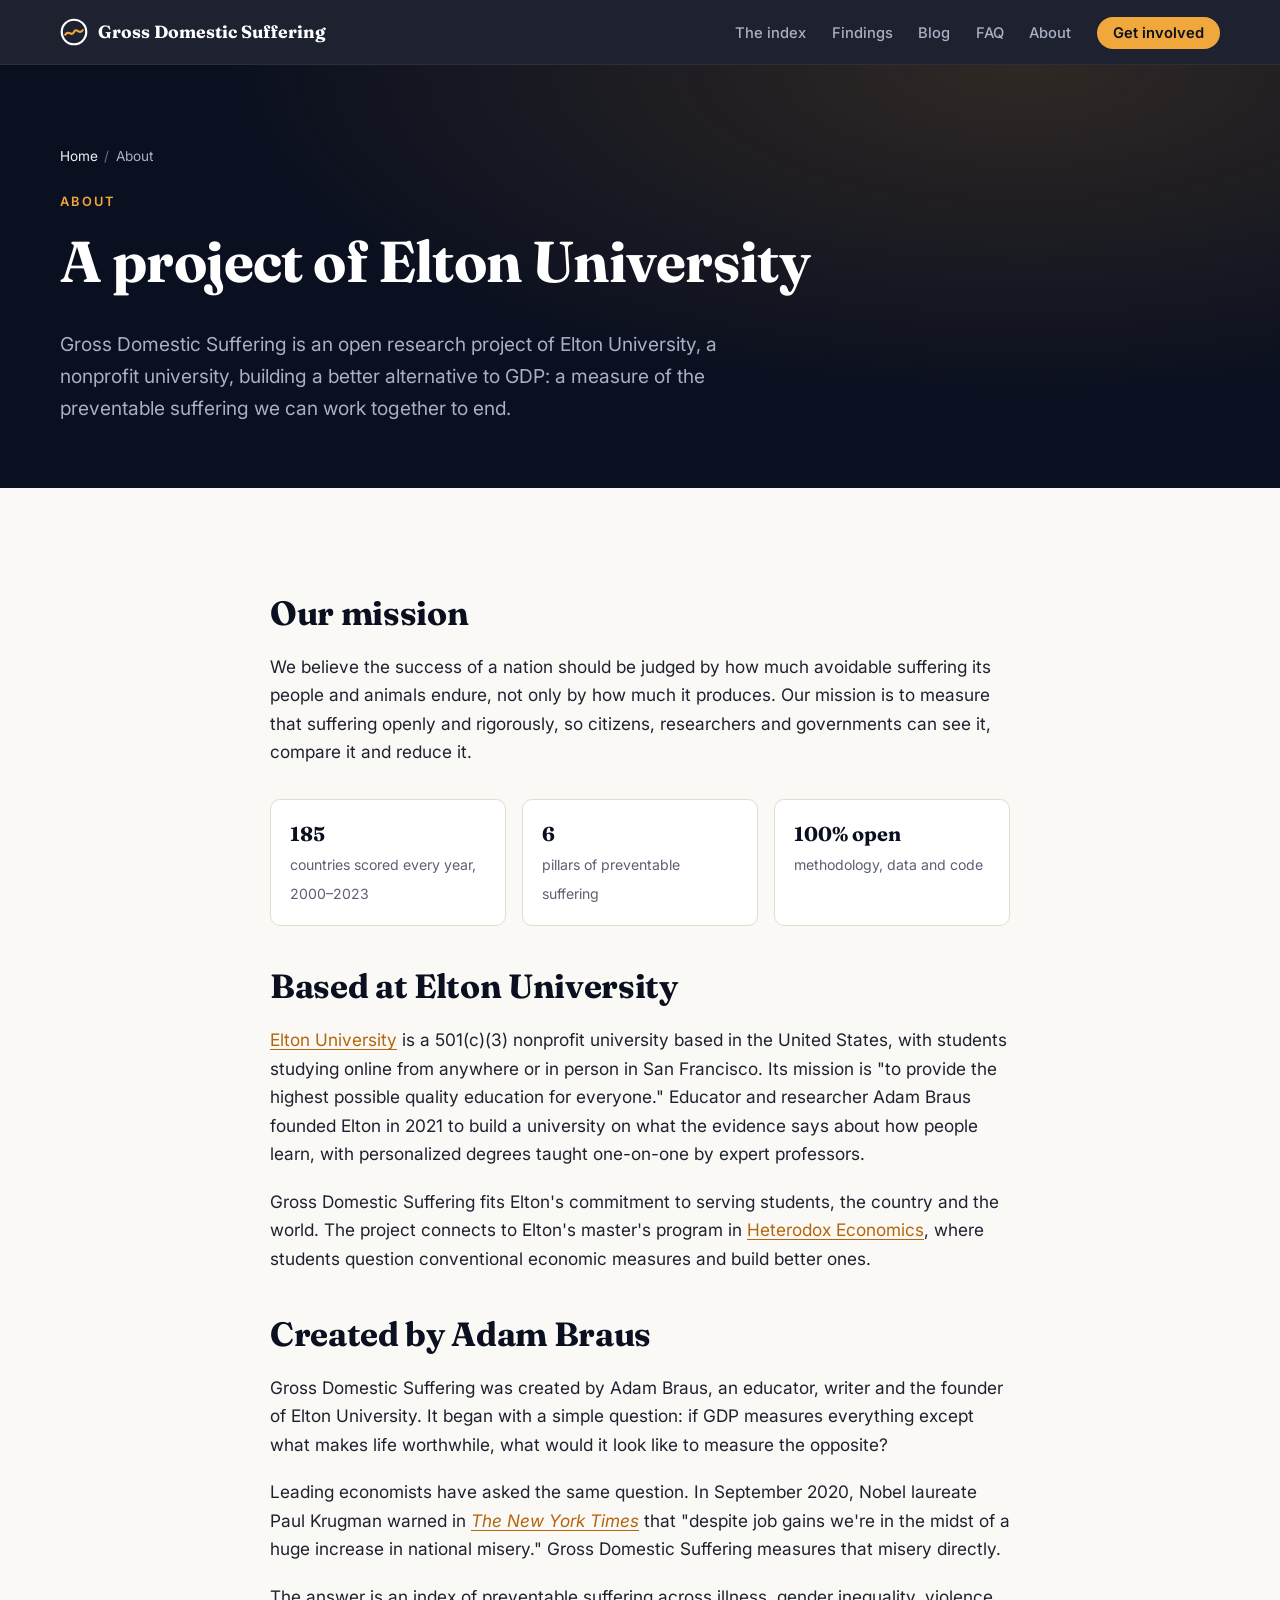
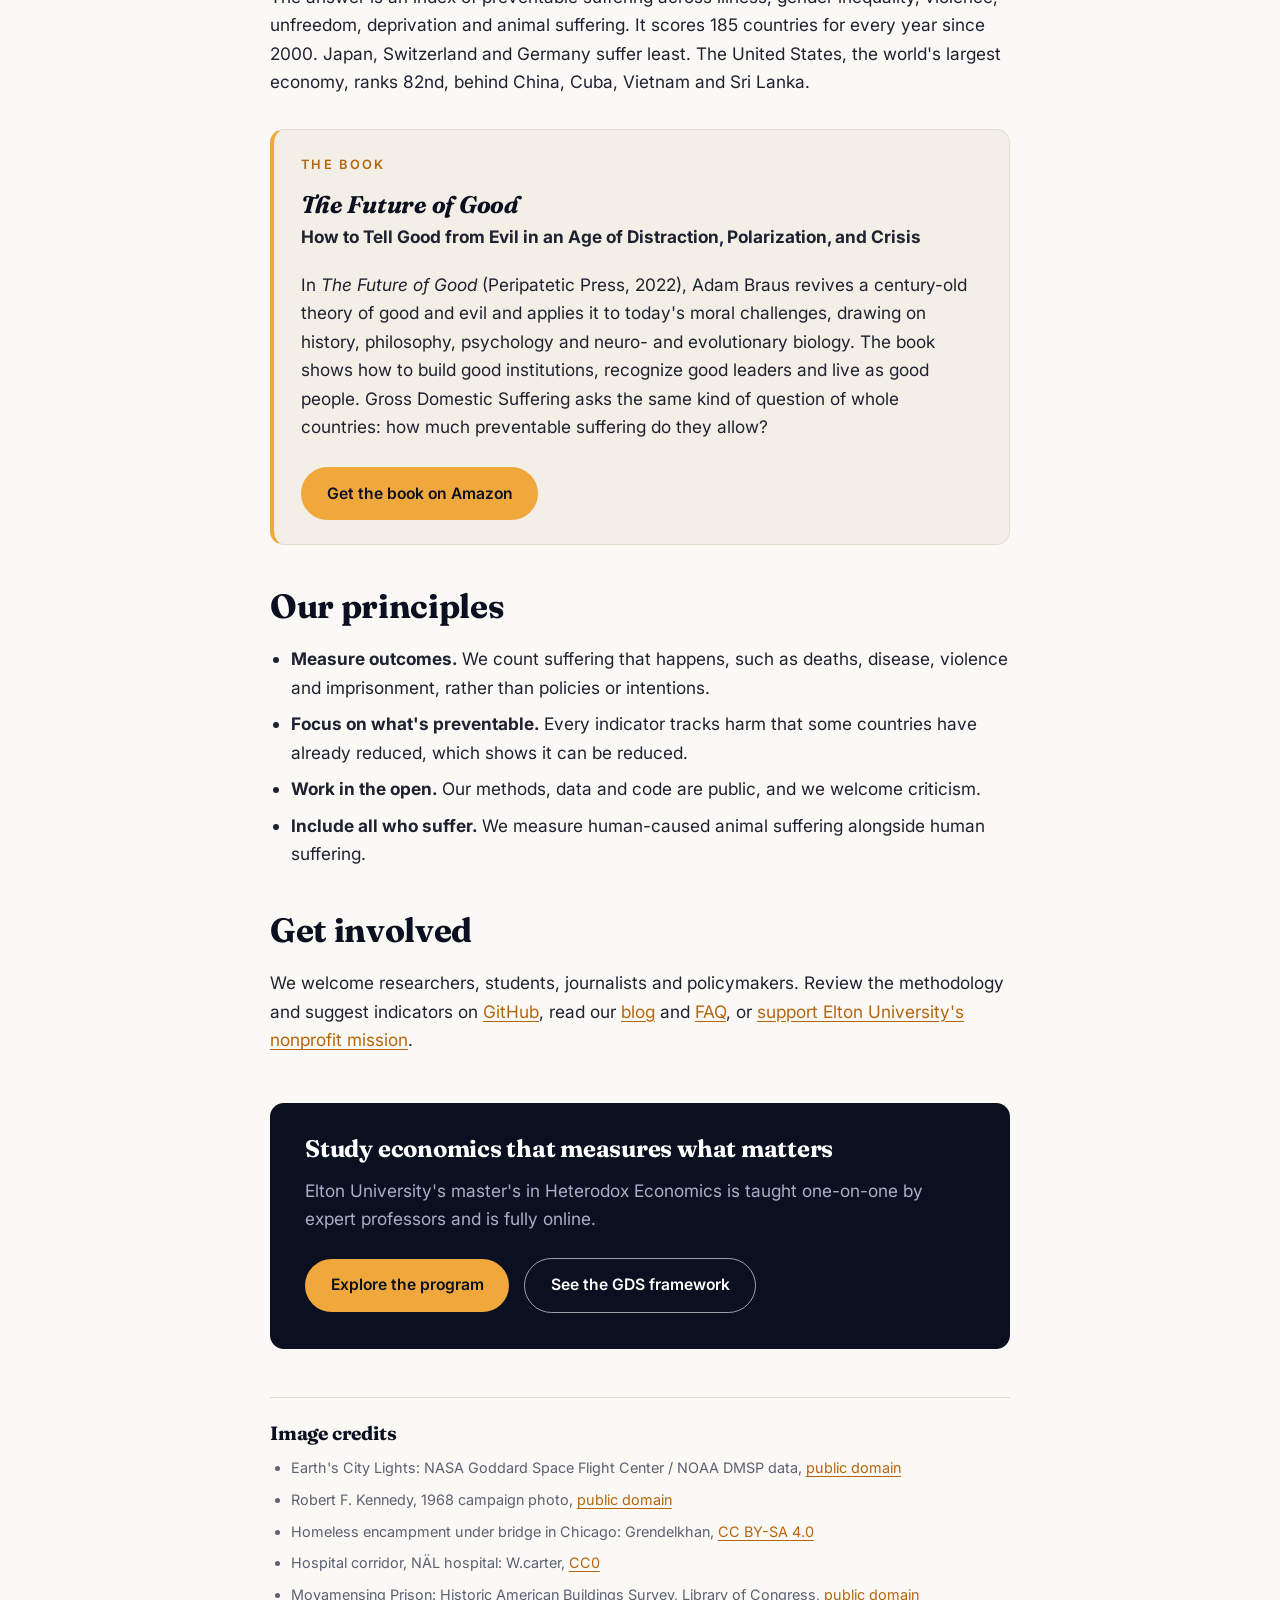
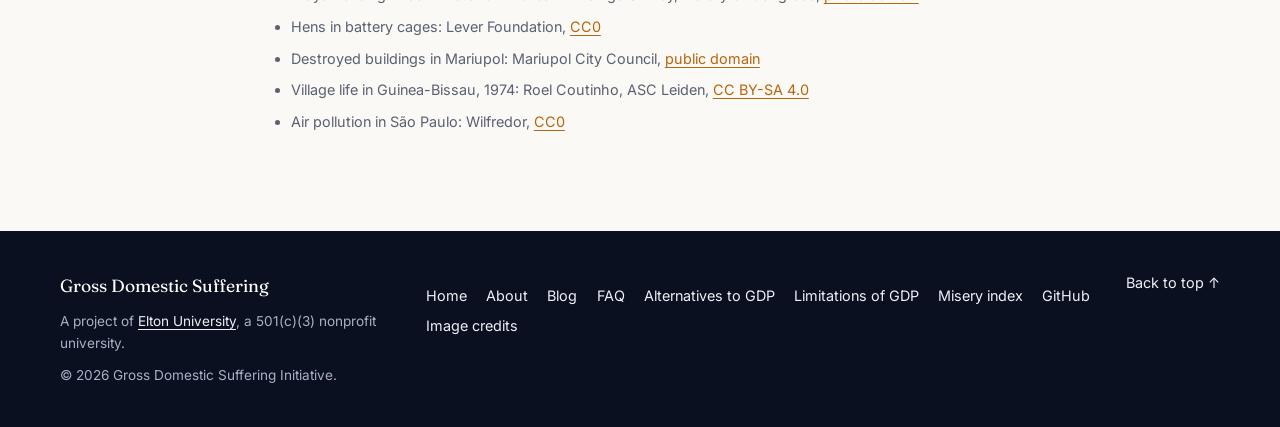
==== commit 09b72569: "Schedule six blog posts every two weeks from Dec 3, 2026 - Posts carry a publish date; build.py skip" ====
--- a/about/index.html
+++ b/about/index.html
@@ -190,6 +190,8 @@
                     <li>Hospital corridor, NÄL hospital: W.carter, <a href="https://commons.wikimedia.org/wiki/File:Corridor_on_the_second_level_-_N%C3%84L_hospital_1.jpg" target="_blank" rel="noopener">CC0</a></li>
                     <li>Moyamensing Prison: Historic American Buildings Survey, Library of Congress, <a href="https://commons.wikimedia.org/wiki/File:Philadelphia_County_Prison_(Moyamensing_Prison)_Philadelphia_PA_(7)_139920pu.jpg" target="_blank" rel="noopener">public domain</a></li>
                     <li>Hens in battery cages: Lever Foundation, <a href="https://commons.wikimedia.org/wiki/File:Subway_egg_supplier_investigation_-_birds_crammed_in_cages.jpg" target="_blank" rel="noopener">CC0</a></li>
+                    <li>Destroyed buildings in Mariupol: Mariupol City Council, <a href="https://commons.wikimedia.org/wiki/File:Destroyed_buildings_in_mariupol.jpg" target="_blank" rel="noopener">public domain</a></li>
+                    <li>Village life in Guinea-Bissau, 1974: Roel Coutinho, ASC Leiden, <a href="https://commons.wikimedia.org/wiki/File:ASC_Leiden_-_Coutinho_Collection_-_5_18_-_Village_life_in_Guinea-Bissau_-_Woman_cultivating_the_field_-_1974.tif" target="_blank" rel="noopener">CC BY-SA 4.0</a></li>
                     <li>Air pollution in São Paulo: Wilfredor, <a href="https://commons.wikimedia.org/wiki/File:Panoramic_view_of_air_pollution_in_S%C3%A3o_Paulo_city,_Brazil.jpg" target="_blank" rel="noopener">CC0</a></li>
                 </ul>
             </section>
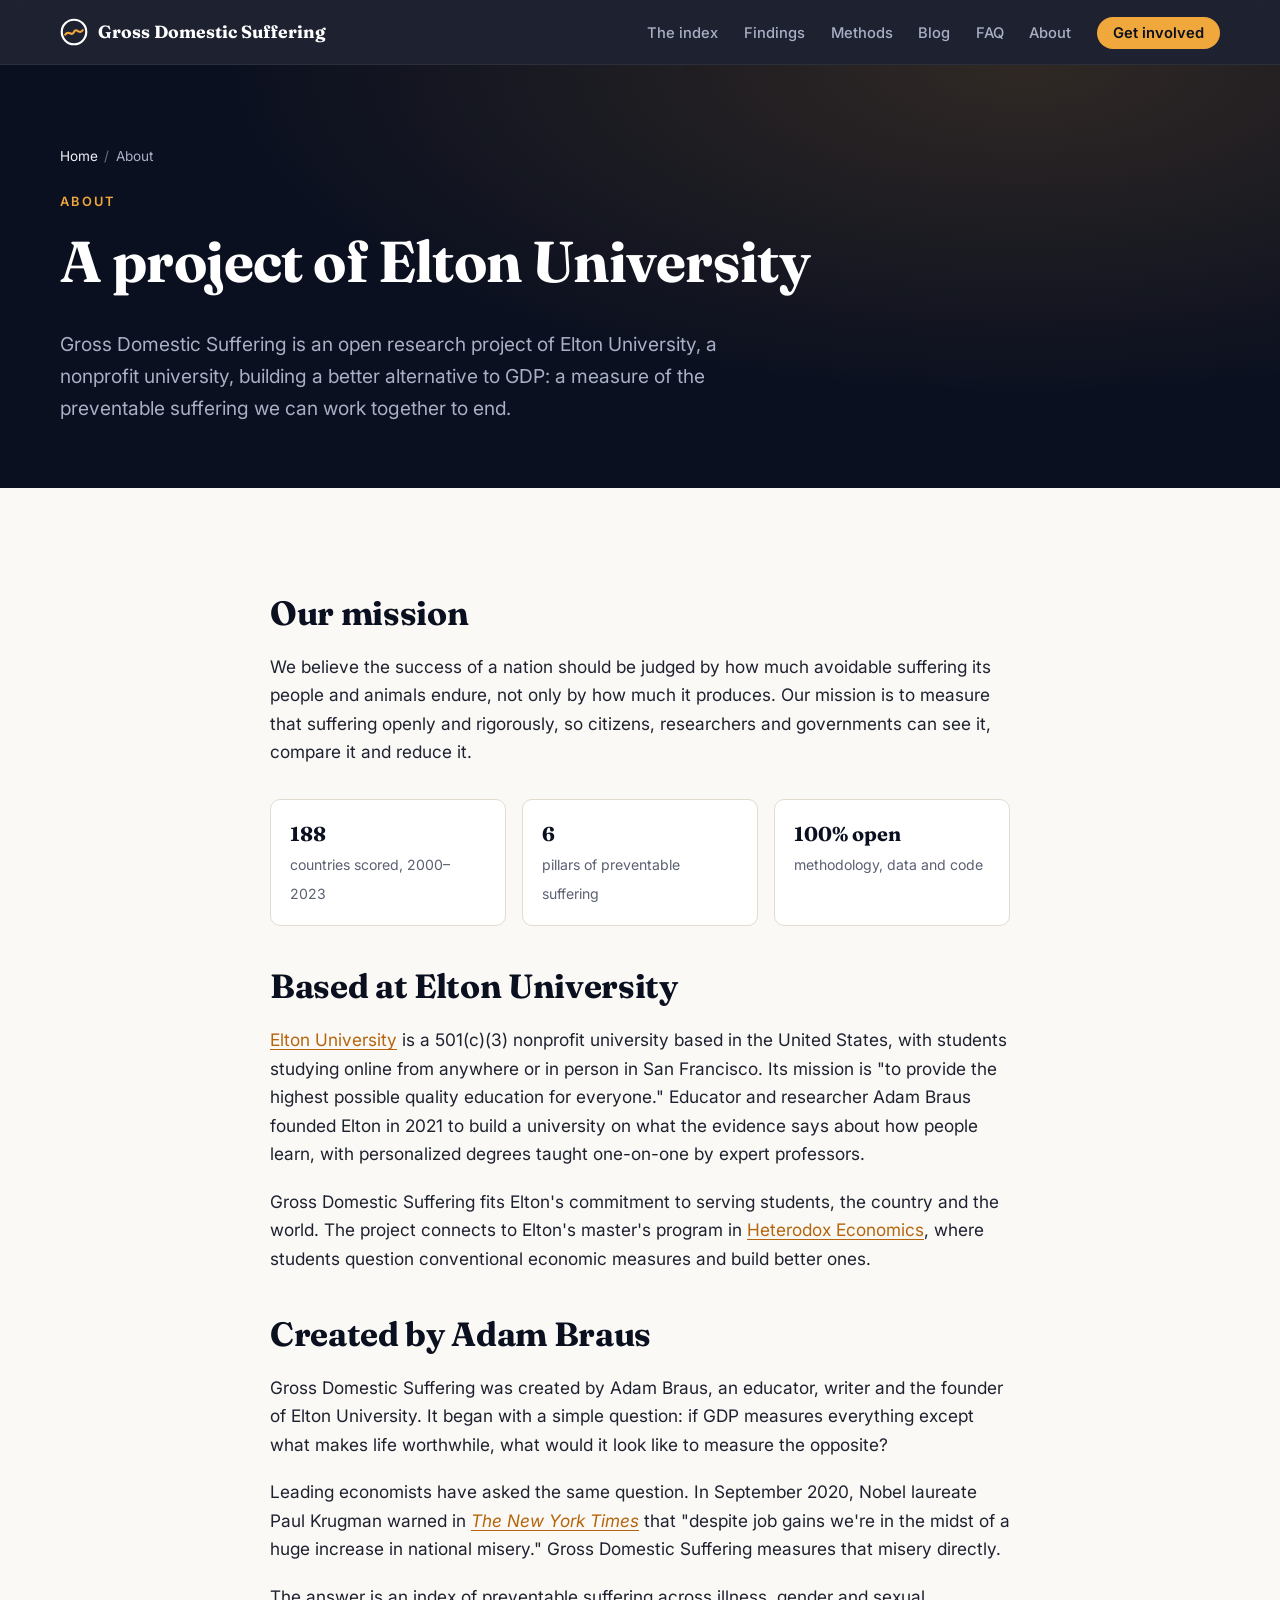
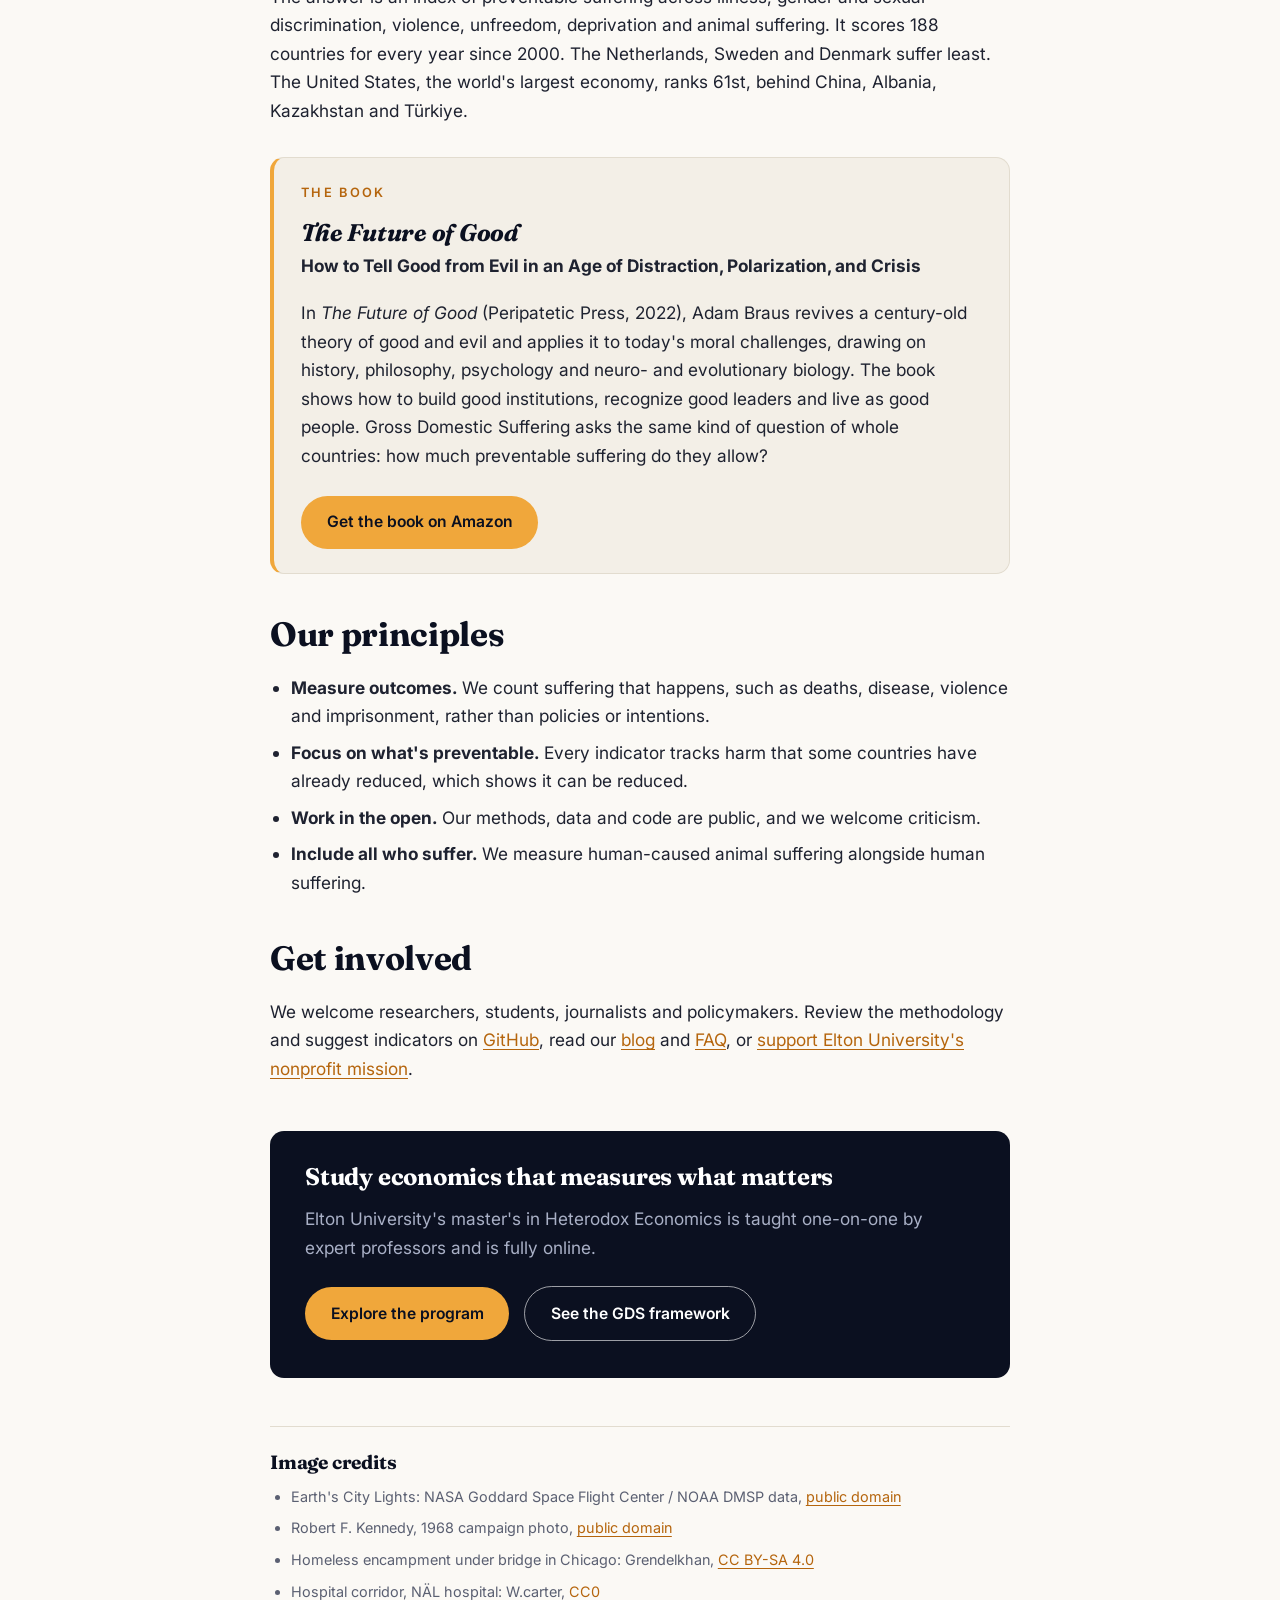
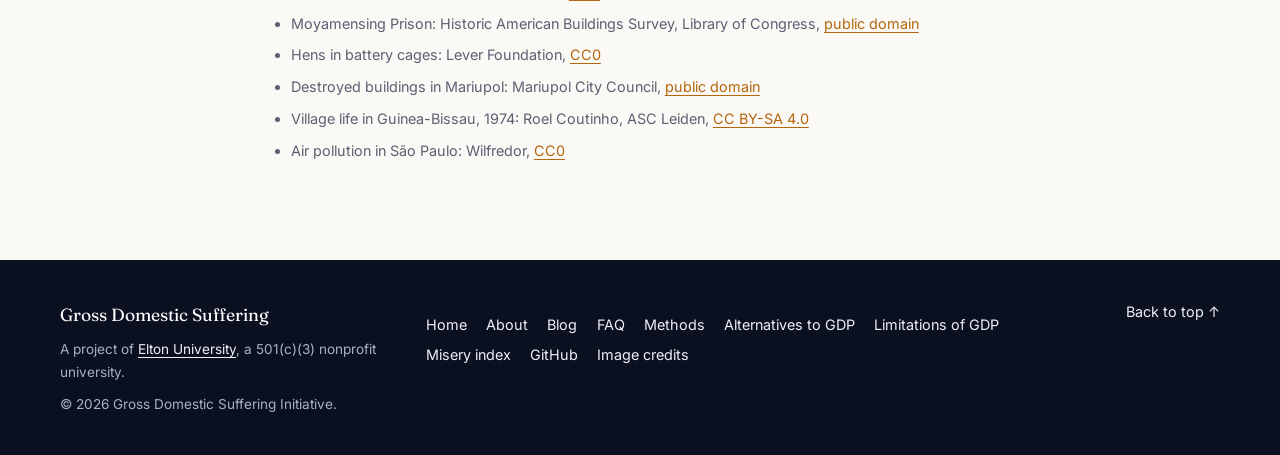
==== commit a541df40: "Revise GDS index method and add a methods page Restructure the index around large, reliable datasets" ====
--- a/about/index.html
+++ b/about/index.html
@@ -120,6 +120,7 @@
             <ul class="nav-links" id="nav-links">
                 <li><a href="/#framework">The index</a></li>
                 <li><a href="/#prototype">Findings</a></li>
+                <li><a href="/methods/">Methods</a></li>
                 <li><a href="/blog/">Blog</a></li>
                 <li><a href="/faq/">FAQ</a></li>
                 <li><a href="/about/" aria-current="page">About</a></li>
@@ -141,7 +142,7 @@
             <h2>Our mission</h2>
             <p>We believe the success of a nation should be judged by how much avoidable suffering its people and animals endure, not only by how much it produces. Our mission is to measure that suffering openly and rigorously, so citizens, researchers and governments can see it, compare it and reduce it.</p>
             <div class="facts">
-                <div><strong>185</strong><span>countries scored every year, 2000–2023</span></div>
+                <div><strong>188</strong><span>countries scored, 2000–2023</span></div>
                 <div><strong>6</strong><span>pillars of preventable suffering</span></div>
                 <div><strong>100% open</strong><span>methodology, data and code</span></div>
             </div>
@@ -153,7 +154,7 @@
             <h2>Created by Adam Braus</h2>
             <p>Gross Domestic Suffering was created by Adam Braus, an educator, writer and the founder of Elton University. It began with a simple question: if GDP measures everything except what makes life worthwhile, what would it look like to measure the opposite?</p>
             <p>Leading economists have asked the same question. In September 2020, Nobel laureate Paul Krugman warned in <a href="https://www.nytimes.com/2020/09/07/opinion/trump-economy-jobs.html" target="_blank" rel="noopener"><em>The New York Times</em></a> that "despite job gains we're in the midst of a huge increase in national misery." Gross Domestic Suffering measures that misery directly.</p>
-            <p>The answer is an index of preventable suffering across illness, gender inequality, violence, unfreedom, deprivation and animal suffering. It scores 185 countries for every year since 2000. Japan, Switzerland and Germany suffer least. The United States, the world's largest economy, ranks 82nd, behind China, Cuba, Vietnam and Sri Lanka.</p>
+            <p>The answer is an index of preventable suffering across illness, gender and sexual discrimination, violence, unfreedom, deprivation and animal suffering. It scores 188 countries for every year since 2000. The Netherlands, Sweden and Denmark suffer least. The United States, the world's largest economy, ranks 61st, behind China, Albania, Kazakhstan and Türkiye.</p>
 
             <aside class="callout book">
                 <p class="eyebrow eyebrow-dark">The book</p>
@@ -210,6 +211,7 @@
                 <li><a href="/about/">About</a></li>
                 <li><a href="/blog/">Blog</a></li>
                 <li><a href="/faq/">FAQ</a></li>
+                <li><a href="/methods/">Methods</a></li>
                 <li><a href="/blog/alternative-to-gdp/">Alternatives to GDP</a></li>
                 <li><a href="/blog/limitations-of-gdp/">Limitations of GDP</a></li>
                 <li><a href="/blog/misery-index/">Misery index</a></li>
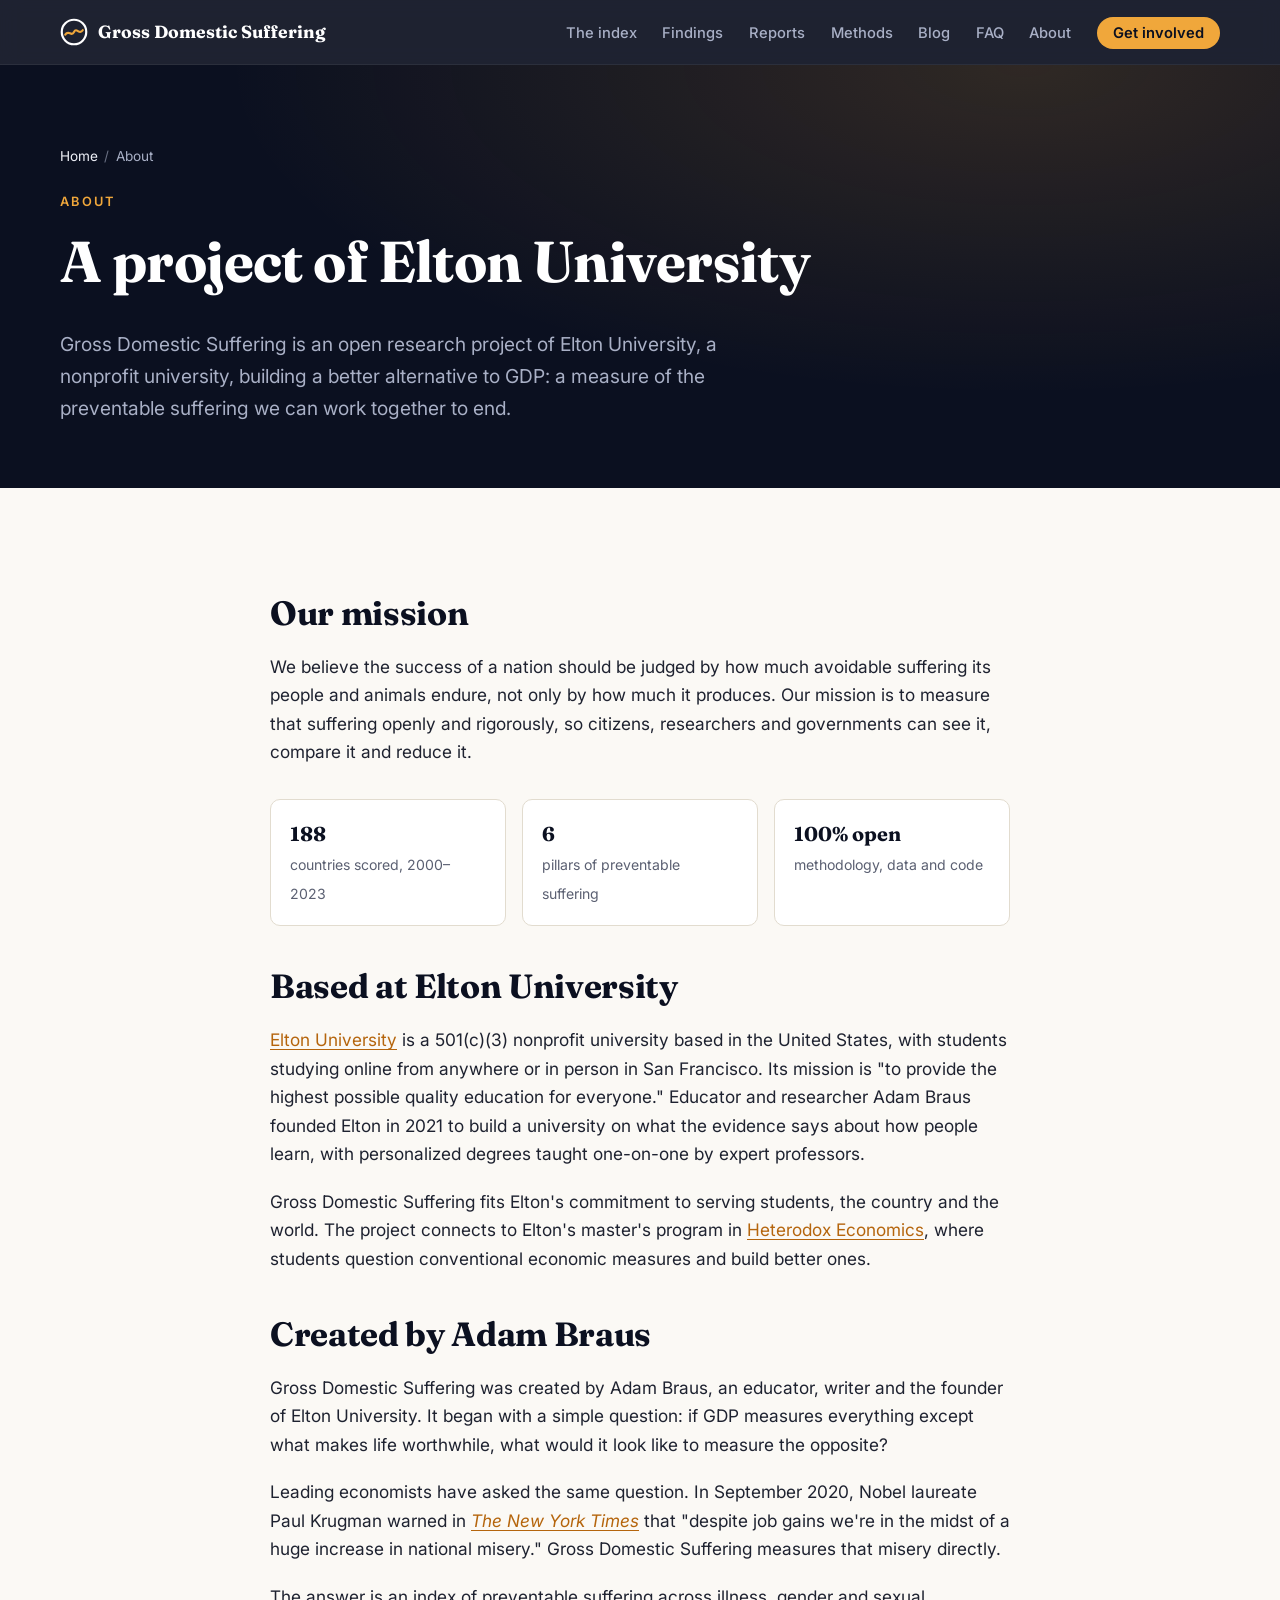
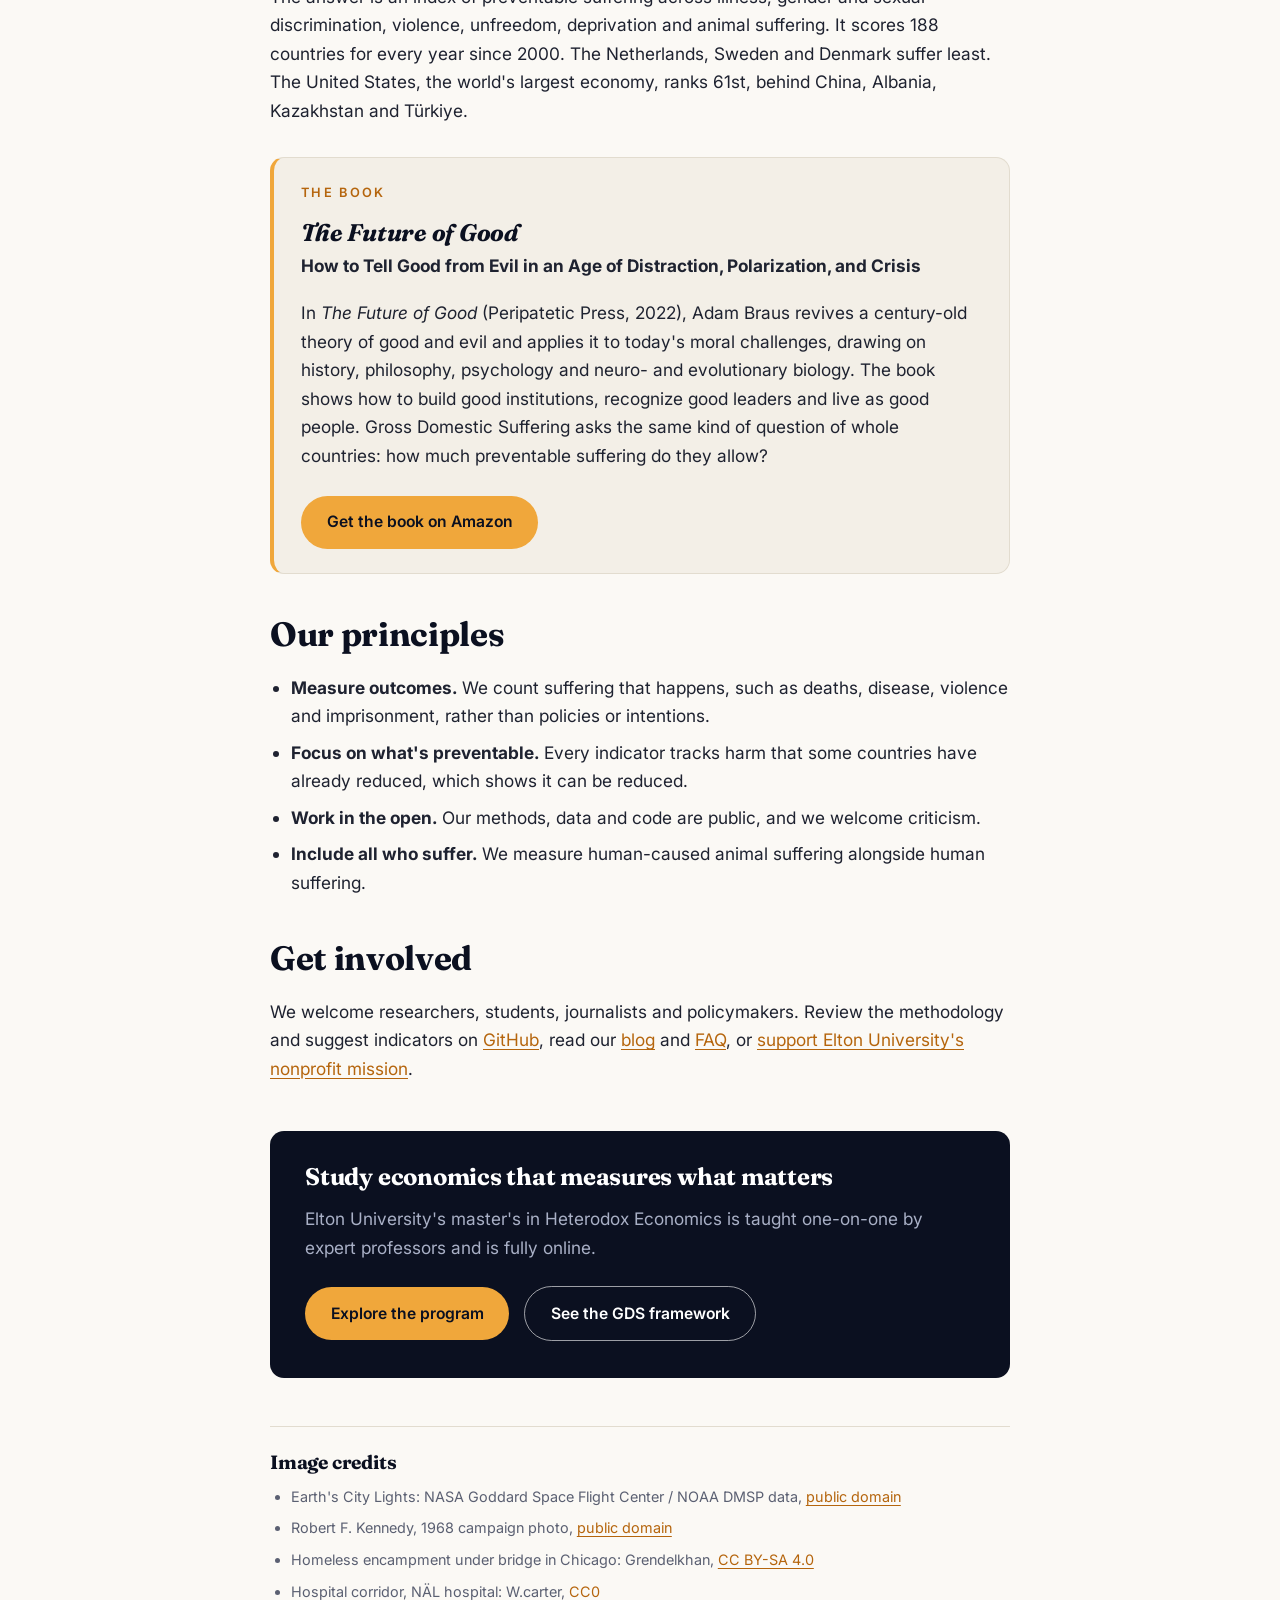
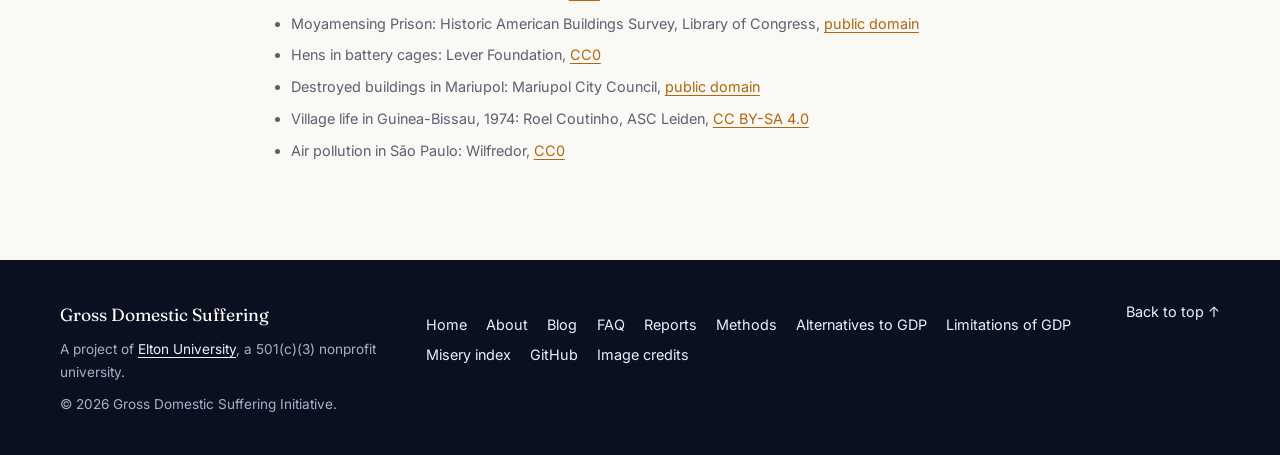
==== commit b3ce9983: "Add US and global suffering reports with PDFs Add /reports/ with a United States report and a global" ====
--- a/about/index.html
+++ b/about/index.html
@@ -120,6 +120,7 @@
             <ul class="nav-links" id="nav-links">
                 <li><a href="/#framework">The index</a></li>
                 <li><a href="/#prototype">Findings</a></li>
+                <li><a href="/reports/">Reports</a></li>
                 <li><a href="/methods/">Methods</a></li>
                 <li><a href="/blog/">Blog</a></li>
                 <li><a href="/faq/">FAQ</a></li>
@@ -211,6 +212,7 @@
                 <li><a href="/about/">About</a></li>
                 <li><a href="/blog/">Blog</a></li>
                 <li><a href="/faq/">FAQ</a></li>
+                <li><a href="/reports/">Reports</a></li>
                 <li><a href="/methods/">Methods</a></li>
                 <li><a href="/blog/alternative-to-gdp/">Alternatives to GDP</a></li>
                 <li><a href="/blog/limitations-of-gdp/">Limitations of GDP</a></li>
--- a/styles.css
+++ b/styles.css
@@ -451,3 +451,52 @@
     .facts { grid-template-columns: 1fr; }
     .post-cta { padding: 1.6rem; }
 }
+
+/* Reports */
+.report-actions { margin-top: 1.6rem; }
+.report .callout ul { margin-bottom: 0; }
+.report .chart { margin: 2.2rem 0; background: #fff; border: 1px solid var(--line); border-radius: var(--radius); padding: 1.2rem 1.2rem 1rem; box-shadow: var(--shadow); }
+.report .chart svg { display: block; width: 100%; height: auto; margin: .6rem 0 .2rem; }
+.report .chart .ax { font: 12px var(--sans); fill: var(--muted); }
+.report .chart .lbl { font: 600 13px var(--sans); fill: var(--text); }
+.report .chart .val { font: 12px var(--sans); fill: var(--muted); }
+.chart-title { font-family: var(--sans); font-weight: 600; font-size: .98rem !important; color: var(--ink) !important; margin: 0 !important; }
+.chart-legend { display: flex; flex-wrap: wrap; gap: .4rem 1.2rem; font-size: .85rem; color: var(--text); margin-top: .5rem; }
+.chart-legend i { display: inline-block; width: 12px; height: 12px; border-radius: 3px; margin-right: .4rem; vertical-align: -1px; }
+.chart-data { margin-top: .6rem; font-size: .88rem; }
+.chart-data summary { cursor: pointer; color: var(--accent-deep); }
+.chart-data .table-wrap { margin: .8rem 0 0; box-shadow: none; max-height: 320px; overflow-y: auto; }
+.chart-data .compare { min-width: 0; font-size: .85rem; }
+.chart-data .compare th, .chart-data .compare td { padding: .45rem .8rem; }
+.table-note { font-size: .85rem; color: var(--muted); margin-top: -1rem; }
+.recs li { margin-bottom: .9rem; }
+.report .sources ol { padding-left: 1.9rem; }
+.report-hub { display: grid; gap: 1.2rem; }
+.report-card { background: #fff; border: 1px solid var(--line); border-radius: var(--radius); padding: 1.6rem 1.8rem; box-shadow: var(--shadow); }
+.report-card h2 { margin-top: 0; font-size: 1.5rem; }
+.report-card h2 a { text-decoration: none; color: var(--ink); }
+.report-card-links { margin-bottom: 0; font-weight: 600; }
+.print-only { display: none; }
+
+@media print {
+    @page { size: Letter; margin: 16mm 15mm; }
+    body { background: #fff; font-size: 10.5pt; }
+    .site-header, .site-footer, .skip-link, .report-actions, .breadcrumbs, .chart-data, .post-cta { display: none !important; }
+    .print-only { display: block; }
+    .report-print-head { font-size: 8.5pt; color: var(--muted); border-bottom: 1px solid var(--line); padding-bottom: .4rem; margin-bottom: 1rem; }
+    .page-hero { padding: 0 0 1rem !important; background: none !important; color: var(--ink) !important; }
+    .page-hero h1, .page-hero .page-lead, .page-hero .eyebrow { color: var(--ink) !important; }
+    .page-hero .page-lead { color: var(--text) !important; }
+    .prose { width: 100%; padding: 0; font-size: 10.5pt; }
+    .prose h2 { font-size: 16pt; margin-top: 1.4rem; break-after: avoid; }
+    .prose h3 { font-size: 12.5pt; break-after: avoid; }
+    .report .chart, .table-wrap, .callout, .recs li { break-inside: avoid; box-shadow: none; }
+    .report .chart { padding: .7rem .9rem .5rem; margin: 1.2rem 0; }
+    .report .chart svg { width: 86%; margin: .3rem auto 0; }
+    .table-wrap { overflow: visible; }
+    .compare { min-width: 0 !important; font-size: 9pt !important; }
+    .compare th, .compare td { padding: .4rem .6rem; }
+    a { color: var(--ink); }
+    .sources a { color: var(--muted); }
+}
+.report-cta { margin: 2.4rem 0 0; }
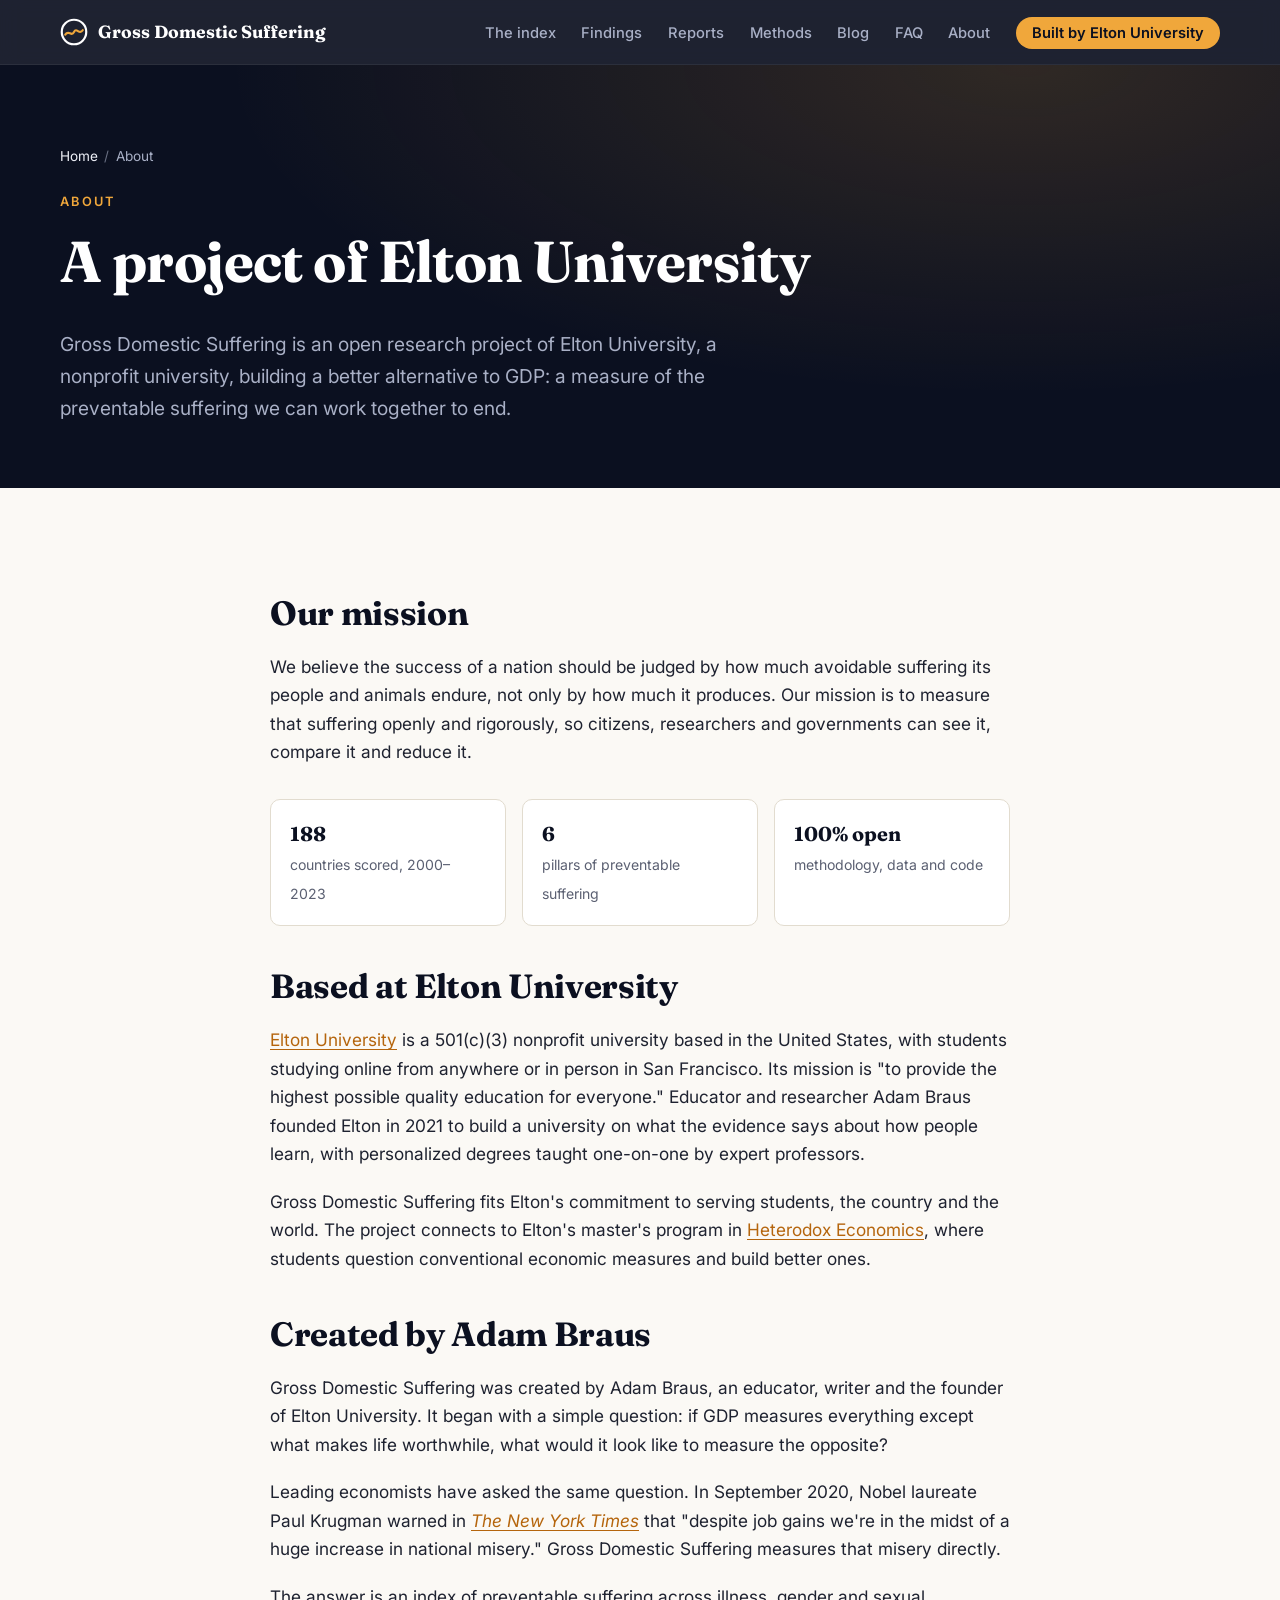
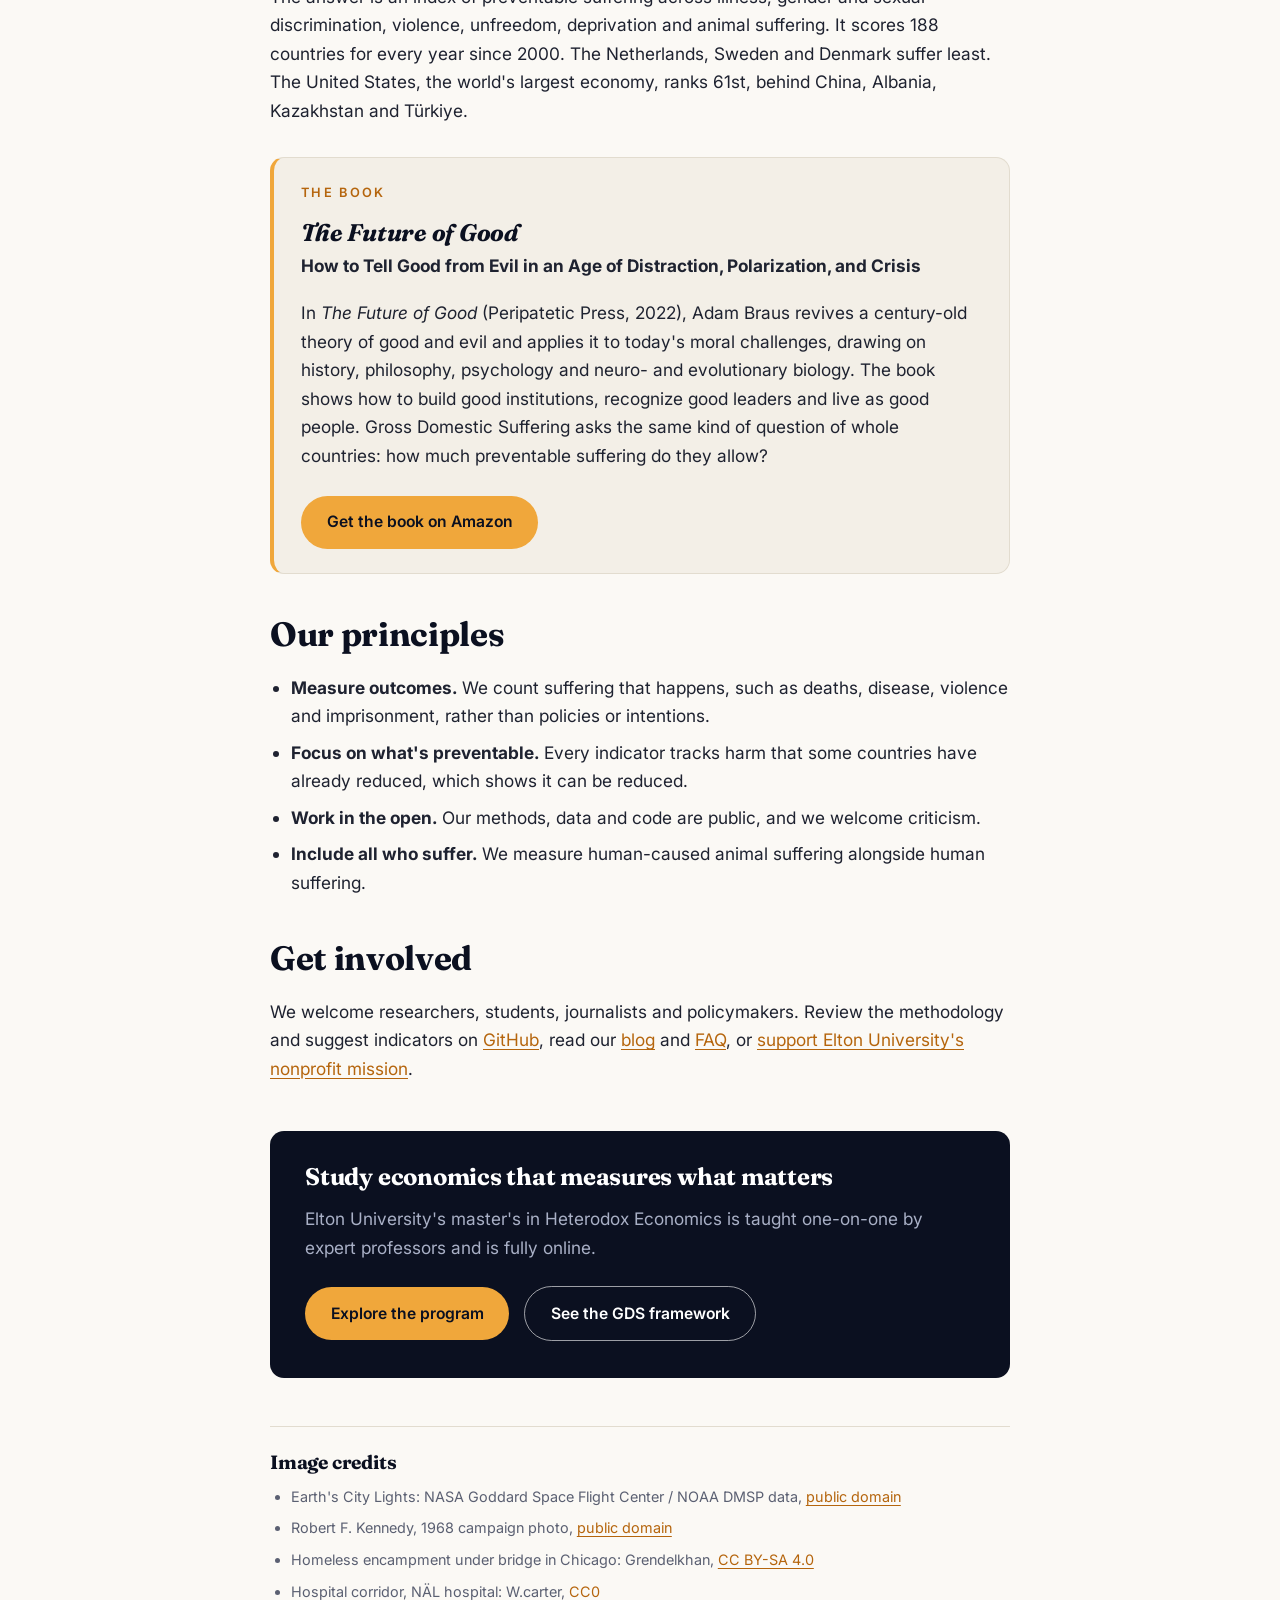
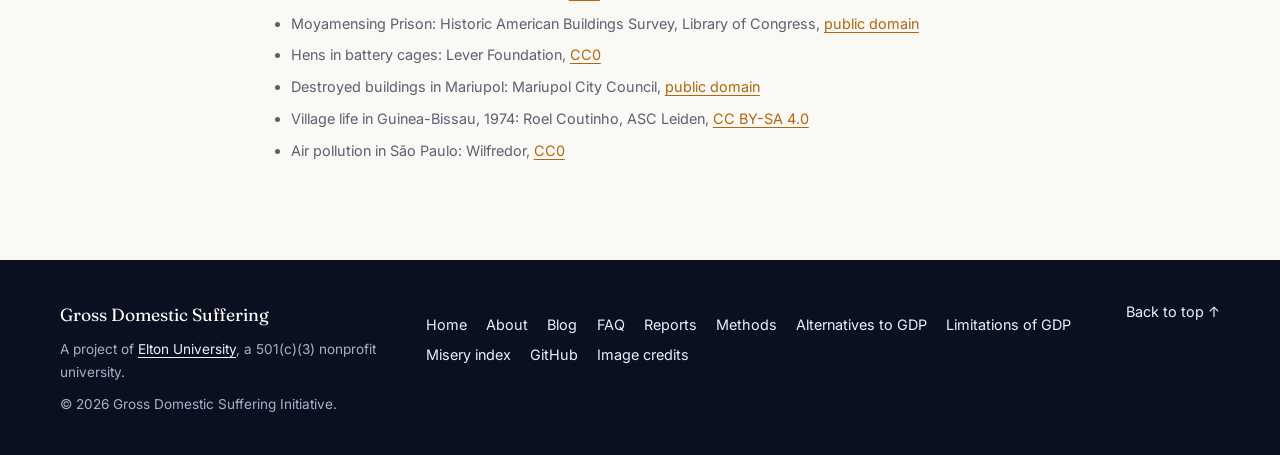
==== commit e1b1b0fd: "fixing" ====
--- a/about/index.html
+++ b/about/index.html
@@ -125,7 +125,7 @@
                 <li><a href="/blog/">Blog</a></li>
                 <li><a href="/faq/">FAQ</a></li>
                 <li><a href="/about/" aria-current="page">About</a></li>
-                <li><a class="nav-cta" href="/#join">Get involved</a></li>
+                <li><a class="nav-cta" href="https://elton.university" target="_blank" rel="noopener">Built by Elton University</a></li>
             </ul>
         </nav>
     </header>
--- a/styles.css
+++ b/styles.css
@@ -311,7 +311,8 @@
 .to-top { text-decoration: none; }
 
 /* Responsive */
-@media (max-width: 900px) {
+/* The full menu needs about 1,100px; below that it collapses behind the toggle */
+@media (max-width: 1100px) {
     .nav-toggle { display: block; }
     .nav-links {
         position: absolute; top: 64px; left: 0; right: 0;
@@ -323,7 +324,9 @@
     .nav-links.open { display: flex; }
     .nav-links a { display: block; padding: .8rem 0; font-size: 1rem; }
     .nav-links .nav-cta { text-align: center; margin-top: .5rem; }
-
+}
+
+@media (max-width: 900px) {
     .split, .split-reverse { grid-template-columns: 1fr; gap: 2.5rem; }
     .photo img { aspect-ratio: 4 / 3; }
     .feature-quote-inner { grid-template-columns: 120px 1fr; gap: 1.5rem; }
@@ -500,3 +503,18 @@
     .sources a { color: var(--muted); }
 }
 .report-cta { margin: 2.4rem 0 0; }
+
+/* Email signup (homepage #join) */
+.visually-hidden { position: absolute !important; width: 1px; height: 1px; overflow: hidden; clip: rect(0 0 0 0); white-space: nowrap; }
+.signup .hp { position: absolute; left: -9999px; }
+.signup-fields { display: flex; gap: .6rem; max-width: 520px; margin: 0 auto; }
+.signup-fields input { flex: 1; min-width: 0; padding: .85rem 1.1rem; border-radius: 999px; border: 1px solid rgba(255, 255, 255, .25); background: rgba(255, 255, 255, .06); color: #fff; font: inherit; }
+.signup-fields input::placeholder { color: var(--on-dark-muted); }
+.signup-fields input:focus { outline: 2px solid var(--accent); outline-offset: 2px; }
+.signup-fields .btn { border: 0; cursor: pointer; }
+.signup-fields .btn:disabled { opacity: .6; cursor: default; }
+.signup-message { margin: 1rem auto 0; max-width: 520px; color: #fff; font-weight: 500; }
+.signup-message.error { color: #ffb4a8; }
+.signup-note { margin: 2rem auto 0; max-width: 560px; font-size: .9rem; color: var(--on-dark-muted); }
+.signup-note a { color: var(--on-dark); }
+@media (max-width: 520px) { .signup-fields { flex-direction: column; } }
